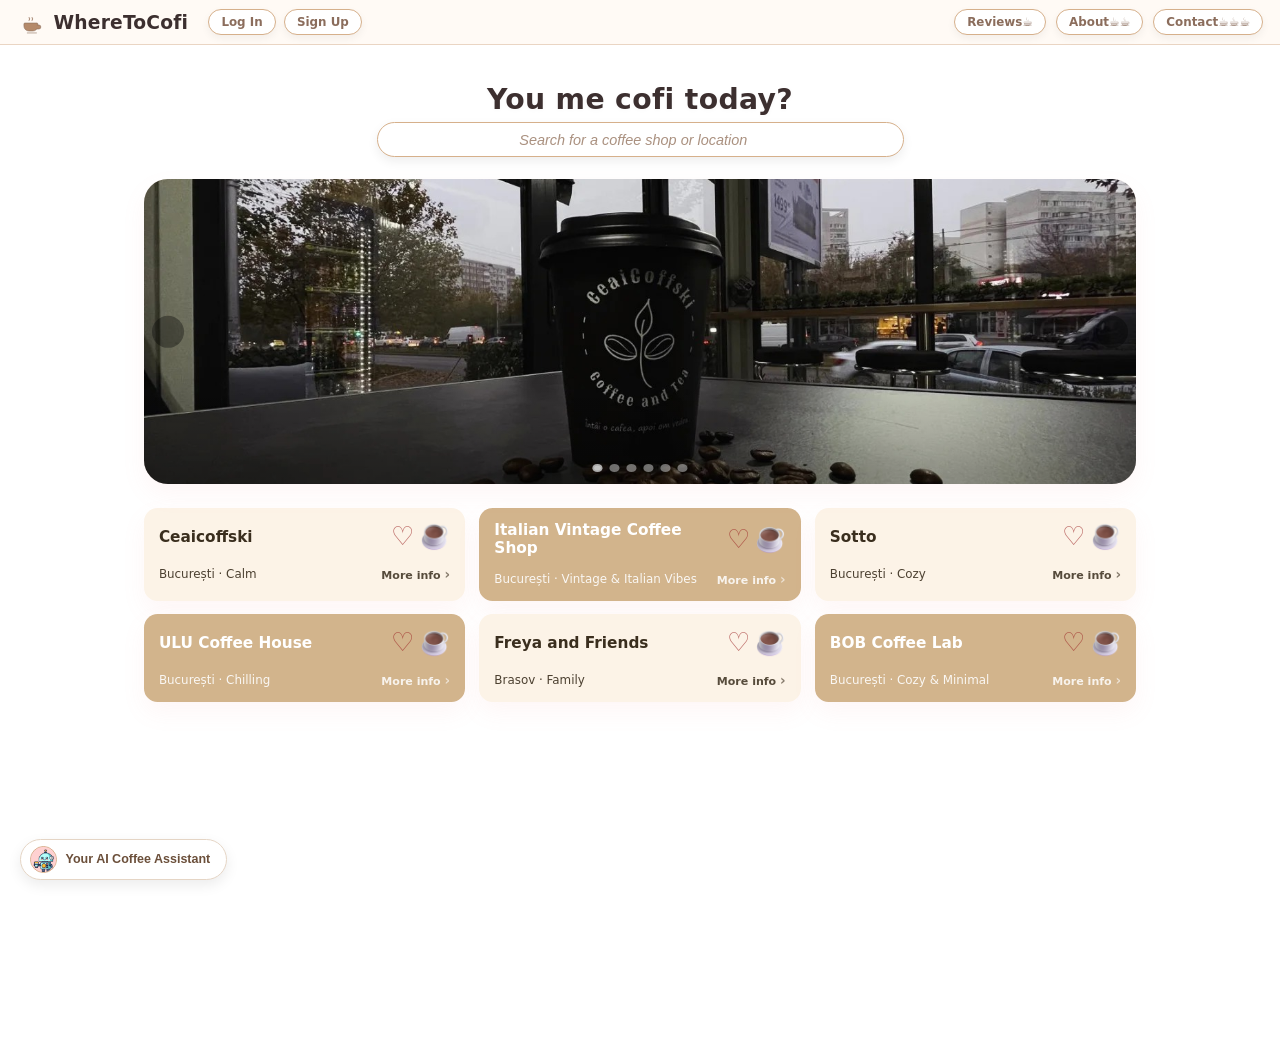
==== frontend/frame1.html @ db438d74 "Initial commit" ====
<!DOCTYPE html>
<html lang="ro">

<head>
  <meta charset="UTF-8" />
  <meta name="viewport" content="width=device-width, initial-scale=1" />
  <title>WhereToCofi · All cafecitos</title>
  <link rel="stylesheet" href="css/styles.css" />
  <script defer src="config/config.js"></script>

  <script defer src="js/storage.js"></script>
  <script defer src="js/toast.js"></script>
  <script defer src="js/api.js"></script>

  <script defer src="js/ui.auth.js"></script>
  <script defer src="js/ui.menu.js"></script>

  <script defer src="js/admin.dialog.js"></script>
  <script defer src="js/admin.users.js"></script>
  <script defer src="js/admin.cafes.js"></script>

  <script defer src="js/features.search.js"></script>
  <script defer src="js/features.slider.js"></script>
  <script defer src="js/features.favorites.js"></script>

  <script defer src="js/main.js"></script>
  <script defer src="js/ai-popup.js"></script>

</head>

<body class="js-loading">
  <header class="topbar" role="banner">
    <!-- STÂNGA: brand + acțiuni context -->
    <div class="topbar-left">
      <a href="index.html" class="brand-inline" aria-label="WhereToCofi Home">
        <svg class="coffee-icon" viewBox="0 0 24 24" aria-hidden="true">
          <path d="M17 8H5a1 1 0 0 0-1 1v2a5 5 0 0 0 5 5h4a5 5 0 0 0 5-5V9a1 1 0 0 0-1-1Z" />
          <path d="M17 10h2a2 2 0 1 1 0 4h-2M7 18h10M9 6c0-1 .8-1.2.8-2S9 2 9 2m3 4c0-1 .8-1.2.8-2S12 2 12 2" />
        </svg>
        <span class="brand-small">WhereToCofi</span>
      </a>

      <!-- stânga desktop: My Cafecitos + Admin panel + login/signup -->
      <div class="auth-inline">
        <a href="#" id="btnMyCafecitos" class="chip" style="display:none;">My Cafecitos☕</a>
        <a href="profile.html" id="btnProfile" class="chip" style="display:none;">My Profile👤</a>


        <div class="admin-panel-wrapper">
          <button id="btnAdminPanel" class="chip" style="display:none;">Admin panel ▾</button>
          <div id="adminPanelMenu" class="admin-panel-menu">
            <!-- USERS -->
            <button type="button" class="admin-panel-item" data-action="admin-create">Create users</button>
            <button type="button" class="admin-panel-item" data-action="admin-edit">Edit users</button>
            <button type="button" class="admin-panel-item" data-action="admin-delete">Delete users</button>

            <div class="admin-panel-separator"></div>

            <!-- CAFES -->
            <button type="button" class="admin-panel-item" data-action="admin-create-cafe">Create cafes</button>
            <button type="button" class="admin-panel-item" data-action="admin-edit-cafe">Edit cafes</button>
            <button type="button" class="admin-panel-item" data-action="admin-delete-cafe">Delete cafes</button>
          </div>
        </div>

        <a href="#" id="btnLogin" class="chip">Log In</a>
        <a href="#" id="btnSignup" class="chip">Sign Up</a>
      </div>
    </div> <!-- <<=== AICI se închide topbar-left -->

    <!-- CENTRU: salutul -->
    <div class="topbar-center">
      <span id="helloUser" class="hello-center"></span>
    </div>

    <!-- DREAPTA: Reviews / About / Contact (guest pe desktop) -->
    <nav class="topbar-right desktop-nav" id="desktopNav" aria-label="Main">
      <a href="reviews.html" class="chip">Reviews☕</a>
      <a href="about.html" class="chip">About☕☕</a>
      <a href="contact.html" class="chip">Contact☕☕☕</a>
    </nav>

    <!-- Mobil: buton ⋮ + meniu derulant -->
    <button class="menu-toggle dots-vertical" id="menuToggle" aria-label="Menu" aria-expanded="false"
      aria-controls="mnav">
      <span></span>
    </button>
    <nav class="mobile-menu" role="menu" id="mnav"></nav>
  </header>

  <main class="app" id="app">
    <h1 class="brand">You me cofi today?</h1>

    <div class="search-bar">
      <input id="search" class="search-input" type="search" placeholder="Search for a coffee shop or location" />
    </div>

    <section class="hero" aria-label="Featured">
      <div class="slider" id="heroSlider" aria-roledescription="carousel">
        <div class="slides">
          <div class="slide is-active">
            <img src="assets/ceaicoffski6.jpg" alt="Ceaicoffski poza1 locatie ParkLake">
          </div>
          <div class="slide">
            <img src="assets/The-Italian-Vintage-Shop.jpg" alt="Italian Vintage poza1 interior">
          </div>
          <div class="slide">
            <img src="assets/unnamed.webp" alt="Sotto poza1 aparat de cafea">
          </div>
          <div class="slide">
            <img src="assets/ulu-coffee-house-1.jpeg" alt="Ulu poza1 outside">
          </div>
          <div class="slide">
            <img src="assets/freya1.jpg" alt="Freya1">
          </div>
          <div class="slide">
            <img src="assets/BOB_03-1200x801.jpeg" alt="Bob1">
          </div>
        </div>

        <button class="nav prev" aria-label="Previous Slide"></button>
        <button class="nav next" aria-label="Next Slide"></button>

        <ul class="dots" id="heroDots" aria-label="Choose slide"></ul>
      </div>
    </section>

    <section class="cards" id="cards">
      <a class="card" href="cafe.html?id=ceaicoffski" data-slug="ceaicoffski" data-name="Ceaicoffski"
        data-area="Bucharest" data-tags="specialty, cozy">

        <div class="card-header">
          <div class="title">Ceaicoffski</div>
          <button class="fav-btn" type="button" aria-label="Save to My Cafecitos">
            <span class="heart">♡</span>
            <img src="assets/hot-beverage_3d.png" class="coffee-3d" alt="">
          </button>
        </div>

        <div class="row">
          <div class="meta">București · Calm</div>
          <div class="more">More info <span class="arrow">›</span></div>
        </div>
      </a>

      <a class="card" href="cafe.html?id=ivcs" data-slug="ivcs" data-name="Italian Vintage Coffee Shop"
        data-area="Bucharest" data-tags="italian">

        <div class="card-header">
          <div class="title">Italian Vintage Coffee Shop</div>
          <button class="fav-btn" type="button" aria-label="Save to My Cafecitos">
            <span class="heart">♡</span>
            <img src="assets/hot-beverage_3d.png" class="coffee-3d" alt="">
          </button>
        </div>

        <div class="row">
          <div class="meta">București · Vintage & Italian Vibes</div>
          <div class="more">More info <span class="arrow">›</span></div>
        </div>
      </a>

      <a class="card" href="cafe.html?id=sotto" data-slug="sotto" data-name="Sotto" data-area="Bucharest"
        data-tags="minimal">

        <div class="card-header">
          <div class="title">Sotto</div>
          <button class="fav-btn" type="button" aria-label="Save to My Cafecitos">
            <span class="heart">♡</span>
            <img src="assets/hot-beverage_3d.png" class="coffee-3d" alt="">
          </button>
        </div>

        <div class="row">
          <div class="meta">București · Cozy</div>
          <div class="more">More info <span class="arrow">›</span></div>
        </div>
      </a>

      <a class="card" href="cafe.html?id=ulu" data-slug="ulu" data-name="ULU Coffee Shop" data-area="Bucharest"
        data-tags="Chilling">

        <div class="card-header">
          <div class="title">ULU Coffee House</div>
          <button class="fav-btn" type="button" aria-label="Save to My Cafecitos">
            <span class="heart">♡</span>
            <img src="assets/hot-beverage_3d.png" class="coffee-3d" alt="">
          </button>
        </div>

        <div class="row">
          <div class="meta">București · Chilling</div>
          <div class="more">More info <span class="arrow">›</span></div>
        </div>
      </a>

      <a class="card" href="cafe.html?id=freya-and-friends" data-slug="freya-and-friends" data-name="Freya and Friends"
        data-area="Brasov" data-tags="family">

        <div class="card-header">
          <div class="title">Freya and Friends</div>
          <button class="fav-btn" type="button" aria-label="Save to My Cafecitos">
            <span class="heart">♡</span>
            <img src="assets/hot-beverage_3d.png" class="coffee-3d" alt="">
          </button>
        </div>

        <div class="row">
          <div class="meta">Brasov · Family</div>
          <div class="more">More info <span class="arrow">›</span></div>
        </div>
      </a>

      <a class="card" href="cafe.html?id=bob-coffee-lab" data-slug="bob-coffee-lab" data-name="BOB Coffee Lab"
        data-area="București" data-tags="minimal">

        <div class="card-header">
          <div class="title">BOB Coffee Lab</div>
          <button class="fav-btn" type="button" aria-label="Save to My Cafecitos">
            <span class="heart">♡</span>
            <img src="assets/hot-beverage_3d.png" class="coffee-3d" alt="">
          </button>
        </div>

        <div class="row">
          <div class="meta">București · Cozy & Minimal</div>
          <div class="more">More info <span class="arrow">›</span></div>
        </div>
      </a>

    </section>
  </main>
  
  <a href="index.html" id="btnLogout" class="chip logout-desktop" style="display:none;">Log Out ⏻</a>

  <button id="btnAI" class="chip ai-floating ai-mobile-orb" type="button" style="display:none;" aria-label="Open AI coffee assistant">
    <span class="ai-orb-icon" aria-hidden="true">
      <img src="assets/ai-robot-coffee.png" alt="" class="ai-robot-img">
    </span>

    <span class="ai-orb-label">Your AI Coffee Assistant</span>
    <span class="ai-orb-bubble" aria-hidden="true">Your AI coffee assistant</span>
  </button>

  <div id="aiPopup" class="ai-popup" hidden>
    <div class="ai-popup-backdrop" id="aiPopupBackdrop"></div>

    <section class="ai-popup-card" role="dialog" aria-modal="true">
      <button id="aiPopupClose" class="ai-popup-close" type="button">×</button>

      <div class="ai-popup-head">
        <div>
          <h2>AI Coffee Assistant✨</h2>
          <p>I am your coffee assistant. Ask me about coffee, ingredients or cafés — I use real reviews and data from the app to suggest the best options for you.</p>
        </div>
      </div>

      <div id="aiChatMessages" class="ai-chat-messages">
        <div class="ai-message ai-message-bot">
          <strong>Hello!</strong><br><br>

          I use real café data and user reviews to help you choose better.<br><br>

          Try asking:<br>
          • Where can I find a good cappuccino?<br>
          • What is a stronger coffee?<br>
          • Which cafés have matcha?<br>
          • What should I drink in the evening?
        </div>
              </div>

      <form id="aiChatForm" class="ai-chat-form">
        <input
          id="aiChatInput"
          type="text"
          placeholder="Example: Where can I drink a stronger coffee?"
          autocomplete="off"
        />
        <button type="submit">Ask</button>
      </form>
    </section>
  </div>
</body>

</html>
---- frontend/css/styles.css ----
/* ============ PALETĂ & GLOBAL ============ */
[hidden] {
  display: none !important;
}

:root{
  --bg:#fff;
  --paper:#fafafa;
  --green:#d9f5e5;
  --latte:#fcf3e7;
  --cappuccino:#d2b48c;
  --ink:#3a2e1e;
  --shadow:0 12px 28px rgba(245, 136, 136, 0.08);
  --radius-xl:28px;
  --radius-lg:16px;
  --radius-md:12px;
  --review-accent: #5b3702;
  --maxw:1200px;
}



*{ box-sizing:border-box; }

html,body{ height:100%; }

body{
  margin:0;
  background:var(--bg);
  color:var(--ink);
  font-family:'Segoe UI', system-ui, -apple-system, Roboto, Arial, sans-serif;
}

.app{
  margin-inline:auto;
  padding:16px;
  max-width:var(--maxw);
}

/* ============ START PAGE (frame0) ============ */

.start-page{
  min-height:100vh;
  margin:0;
  display:flex;
  align-items:center;
  justify-content:center;
  background:#fffaf5;
  color:#3c2f2f;
  font-family:Poppins, system-ui, -apple-system, Segoe UI, Roboto, Arial, sans-serif;
}

.start-container{
  text-align:center;
  display:flex;
  flex-direction:column;
  align-items:center;
  gap:clamp(14px,2vw,24px);
  padding:clamp(12px,2vw,20px);
}

.cofi-image{
  width:clamp(220px,30vw,380px);
  height:clamp(220px,30vw,380px);
  border-radius:50%;
  object-fit:cover;
  object-position:center;
  border:clamp(5px,0.6vw,8px) solid #fff;
  box-shadow:0 16px 32px rgba(0,0,0,.18);
}

.start-title{
  margin:10px 0 0;
  font-weight:900;
  line-height:1.1;
  font-size:clamp(28px,4.2vw,52px);
}

.subtitle{
  margin:-4px 0 4px;
  color:#8b6d5c;
  font-weight:600;
  opacity:.9;
  font-size:clamp(14px,1.8vw,20px);
}

.start-button{
  display:inline-block;
  background:#d6b08b;
  color:#fff;
  text-decoration:none;
  padding:clamp(10px,1.5vw,14px) clamp(22px,2.5vw,28px);
  border-radius:999px;
  font-weight:500;
  font-size:clamp(14px,1.6vw,18px);
  letter-spacing:.2px;
  box-shadow:0 4px 12px rgba(0,0,0,.15);
  transition:all .25s ease;
}

.start-button:hover{
  background:#b58a6a;
  transform:translateY(-2px);
  box-shadow:0 8px 20px rgba(0,0,0,.2);
}

@media (max-width:420px){
  .cofi-image{ width:220px; height:220px; }
  .start-title{ font-size:28px; }
  .subtitle{ font-size:14px; }
  .start-button{ font-size:16px; padding:12px 26px; }
}

/* ============ TOPBAR + BRAND ============ */

.topbar{
  position:sticky;
  top:0;
  z-index:1000;
  display:grid;
  grid-template-columns:1fr auto 1fr;
  align-items:center;
  gap:12px;
  padding:14px 22px;
  background:#fffaf5;
  border-bottom:1px solid #ead5c3;
}

.topbar-left{
  display:flex;
  align-items:center;
  gap:14px;
}

.brand-inline{
  display:flex;
  align-items:center;
  gap:8px;
  text-decoration:none;
}

.coffee-icon{
  width:35px;
  height:28px;
  fill:#b58a6a;
  stroke:#8b6d5c;
  stroke-width:.6;
  transform:translateY(6px);
}

.brand-small{
  font-weight:900;
  color:#3c2f2f;
  font-size:clamp(18px,1.8vw,22px);
  letter-spacing:.2px;
}

/* stânga: My Cafecitos + Admin panel + login/signup */
.auth-inline{
  display:flex;
  gap:10px;
  align-items:center;
}

/* centru: Hello, user */
.topbar-center{
  justify-self:center;
  text-align:center;
  min-height:32px;
}



/* dreapta: Reviews / About / Contact */
.topbar-right{
  justify-self:end;
  display:flex;
  gap:12px;
  align-items:center;
}

/* „chip” general */
.chip{
  display:inline-block;
  padding:6px 14px;
  border:2px solid #d6b08b;
  border-radius:999px;
  color:#8b6d5c;
  text-decoration:none;
  font-weight:600;
  font-size:14px;
  background:#fff;
  box-shadow:0 4px 10px rgba(0,0,0,.05);
  cursor:pointer;
  transition:
    transform .18s ease,
    box-shadow .18s ease,
    background .18s ease,
    color .18s ease;
}

.chip:hover{
  transform:translateY(-1px);
  background:#fffaf5;
  box-shadow:0 10px 24px rgba(0,0,0,.14);
  color:#6f5647;
}

/* ============ MENIU MOBIL (⋮) ============ */

.menu-toggle{ display:none; }

.dots-vertical{
  display:flex;
  flex-direction:column;
  justify-content:space-between;
  width:20px;
  height:20px;
  border:none;
  background:transparent;
  cursor:pointer;
  padding:0;
}

.dots-vertical span,
.dots-vertical::before,
.dots-vertical::after{
  content:"";
  display:block;
  width:4px;
  height:4px;
  background-color:#3c2f2f;
  border-radius:50%;
  margin:0 auto;
}

.mobile-menu{
  display:none;
  position:absolute;
  right:12px;
  top:calc(100% + 8px);
  z-index:1100;
  background:#fffaf5;
  border-radius:14px;
  padding:10px 12px;
  box-shadow:0 16px 40px rgba(0,0,0,.15);
  min-width:170px;
}

.mobile-menu.is-open{ display:block; }

.mobile-menu .mitem{
  display:block;
  padding:10px 8px;
  text-decoration:none;
  color:#3c2f2f;
  font-weight:600;
  border-radius:10px;
  margin-top:2px;
}

.mobile-menu .mitem:hover{
  background:#f6e9e3;
}

.mobile-menu hr{
  border:none;
  height:1px;
  background:#ead5c3;
  margin:6px 0 8px;
}

/* ============ RESPONSIVE TOPBAR ============ */

@media (max-width:820px){
  .auth-inline{ display:none; }
  .desktop-nav{ display:none; }
  #menuToggle{ display:flex; justify-self:end; }

  .topbar{
    grid-template-columns:auto auto 1fr;
    align-items:center;
    padding:12px 14px 10px;
    gap:6px;
  }

  .brand-small{
    font-size:15px;
    font-weight:900;
    line-height:1;
  }

  .coffee-icon{
    width:22px;
    height:20px;
    transform:translateY(3px);
  }

  .topbar-center{
    justify-self:start;
    text-align:left;
    margin-left:10px;
    display:flex;
    align-items:center;
  }

  .hello-center{
    font-size:18px;
    font-weight:800;
    color:#b58a6a;
    text-shadow:0 1px 2px rgba(0,0,0,.1);
    line-height:2;
  }

  #menuToggle{
    align-self:center;
    justify-self:end;
    margin-bottom:0;
  }
}

@media (min-width:821px){
  #menuToggle{ display:none; }

  .brand{
    font-size:clamp(22px,2vw,32px);
    margin-top:12px;
    margin-bottom:4px;
  }

  .hello-center{
    color:#b58a6a;
    font-size:clamp(18px,1.3vw,23px);
    font-weight:700;
    text-shadow:0 1px 2px rgba(0,0,0,.08);
  }

  .topbar{ padding:10px 20px; }

  .auth-inline{
    flex-wrap:nowrap;
    max-width:420px;
  }
}

/* ============ HEADER TEXT & SEARCH (frame1) ============ */

.brand{
  text-align:center;
  margin:28px 0 8px;
  font-weight:900;
  font-size:clamp(24px,2.6vw,38px);
  color:#3c2f2f;
  letter-spacing:.4px;
  text-shadow:0 1px 6px rgba(0,0,0,.03);
}

.search-bar{
  display:flex;
  justify-content:center;
  margin:6px 0 26px;
}

.search-input{
  width:min(620px,88%);
  padding:10px 16px;
  border:2px solid #d6b08b;
  border-radius:999px;
  box-shadow:0 5px 12px rgba(0,0,0,.07);
  outline:none;
  text-align:center;
  font-size:clamp(13px,1.4vw,17px);
  color:#3c2f2f;
  background:#fff;
  transition:.2s;
}

.search-input::placeholder{
  color:#9c7e6a;
  opacity:.85;
  font-style:italic;
}

.search-input:focus{
  box-shadow:0 10px 22px rgba(214,176,139,.25);
  transform:scale(1.01);
}

/* ============ HERO SLIDER (frame1) ============ */

.hero{
  position:relative;
  border-radius:var(--radius-xl);
  overflow:hidden;
  height:clamp(220px,28vw,550px);
  margin:12px auto 28px;
  box-shadow:var(--shadow);
  background:#f6e9e3;
}

.slider{ position:relative; height:100%; }
.slides{ position:relative; height:100%; }

.slide{
  position:absolute;
  inset:0;
  opacity:0;
  transition:opacity .5s ease;
}

.slide.is-active{ opacity:1; }

.slide img{
  width:100%;
  height:100%;
  object-fit:cover;
  object-position:center;
  display:block;
}

.hero::after{
  content:"";
  position:absolute;
  inset:auto 0 0 0;
  height:35%;
  background:linear-gradient(180deg, rgba(0,0,0,0) 0%, rgba(0,0,0,.25) 90%);
  pointer-events:none;
}

.nav{
  position:absolute;
  top:50%;
  transform:translateY(-50%);
  width:38px;
  height:38px;
  border-radius:50%;
  background:rgba(0,0,0,.35);
  color:#fff;
  border:none;
  cursor:pointer;
  display:grid;
  place-items:center;
  font-size:22px;
  line-height:1;
  transition:opacity .2s ease, background .2s ease;
}

.nav:hover{ background:rgba(0,0,0,.5); }
.nav.prev{ left:10px; }
.nav.next{ right:10px; }

.dots{
  position:absolute;
  left:50%;
  bottom:12px;
  transform:translateX(-50%);
  display:flex;
  gap:8px;
  list-style:none;
  margin:0;
  padding:0;
}

.dots button{
  width:9px;
  height:9px;
  border-radius:50%;
  border:0;
  cursor:pointer;
  background:rgba(255,255,255,.55);
}

.dots button[aria-current="true"]{
  background:#fff;
  box-shadow:0 0 0 2px rgba(0,0,0,.12) inset;
}

/* ============ CARDS (lista cafenele) ============ */

.cards{
  display:grid;
  gap:16px;
  grid-template-columns:1fr;
}

@media (min-width:768px){
  .cards{ grid-template-columns:repeat(2,minmax(0,1fr)); }
}
@media (min-width:1100px){
  .cards{ grid-template-columns:repeat(3,minmax(0,1fr)); }
}

.card{
  background:var(--latte);
  color:var(--ink);
  border-radius:var(--radius-lg);
  padding:16px 18px;
  box-shadow:var(--shadow);
  transition:transform .18s ease, box-shadow .18s ease;
  display:flex;
  flex-direction:column;
  gap:8px;
  text-decoration:none;
}

.cards .card:nth-child(2n){
  background:var(--cappuccino);
  color:#fff;
}



.card:hover{
  transform:translateY(-3px);
  box-shadow:0 16px 40px rgba(0,0,0,.12);
}

.card .title{
  font-weight:800;
  font-size:clamp(15px,1.8vw,18px);
}

.card .meta{
  opacity:.9;
  font-size:clamp(13px,1.6vw,14px);
}

.card .row{
  display:flex;
  justify-content:space-between;
  align-items:center;
}

.card .more{
  font-weight:700;
  font-size:13px;
  opacity:.85;
}

.card .arrow{
  font-size:16px;
  opacity:.7;
}

/* Telefon – carduri într-o „aplicație” cu fundal roz */
@media (max-width:600px){
  body{ background:var(--bg); }
  .app{
    max-width:430px;
    background:var(--bg);
    box-shadow:none;
    padding:16px 12px 28px;
  }
}

/* ============ AUTH PAGES (login & signup) ============ */

.auth-form{
  max-width:440px;
  width:100%;
}

.auth-form-body{
  display:flex;
  flex-direction:column;
  gap:10px;
}

.auth-title{
  margin:0 0 8px;
  font-size:20px;
  font-weight:800;
  color:#3c2f2f;
}

.auth-field{
  display:flex;
  flex-direction:column;
  gap:4px;
  font-size:14px;
  color:#6f5647;
}

.auth-field span{
  font-weight:600;
}

.auth-field input{
  width:100%;
  padding:8px 10px;
  border-radius:10px;
  border:1px solid #d6b08b;
  font-size:14px;
  outline:none;
  background:#fff;
}

.auth-field input:focus{
  box-shadow:0 0 0 2px rgba(214,176,139,.35);
}

.auth-name-row{
  display:grid;
  grid-template-columns:1fr 1fr;
  gap:8px;
}

@media (max-width:480px){
  .auth-name-row{
    grid-template-columns:1fr;
  }
}

.auth-submit{
  width:100%;
  justify-content:center;
  text-align:center;
  margin-top:6px;
}

.auth-msg{
  min-height:18px;
  font-size:13px;
  margin:4px 0 0;
}

.auth-msg.error{ color:#b00020; }
.auth-msg.ok{ color:green; }

.auth-switch a{
  color:#b58a6a;
  font-weight:600;
  text-decoration:none;
}

.auth-switch a:hover{
  text-decoration:underline;
}

/* ============ CAFE DETAIL PAGE (cafe.html) ============ */

.cafe-page{
  margin-top:12px;
}

.cafe-header{
  display:flex;
  justify-content:center;
  text-align:center;
  margin-top:10px;
  margin-bottom:8px;
}

.cafe-title-wrap.center{
  text-align:center;
}

.cafe-title{
  margin:0;
  font-size:clamp(24px,2.4vw,32px);
  font-weight:900;
  color:#3c2f2f;
}

.cafe-subtitle{
  margin-top:4px;
  font-size:15px;
  color:#8b6d5c;
}

.cafe-hero-card{
  border-radius:var(--radius-xl);
  overflow:hidden;
  box-shadow:var(--shadow);
  margin-bottom:18px;
  background:#f6e9e3;
}

.cafe-hero-img{
  width:100%;
  height:clamp(200px,26vw,420px);
  object-fit:cover;
  display:block;
}

.cafe-sections{
  display:flex;
  flex-direction:column;
  gap:14px;
}

.cafe-section{
  background:var(--latte);
  border-radius:var(--radius-lg);
  padding:14px 16px 16px;
  box-shadow:var(--shadow);
  scroll-margin-top: 90px;
}

.cafe-section h2{
  margin:0 0 6px;
  font-size:16px;
  font-weight:800;
  color:#3c2f2f;
}

.cafe-section p{
  margin:0;
  font-size:14px;
  line-height:1.5;
}

.cafe-meta{
  margin-top:2px;
  font-size:13px;
  color:#6f5647;
}

.cafe-review-section{
  background:var(--green);
}

.cafe-stars{
  display:flex;
  gap:6px;
  margin:6px 0 8px;
}

.star-btn{
  border:none;
  background:transparent;
  font-size:20px;
  cursor:pointer;
  padding:2px 3px;
  line-height:1;
  color:#141402;
  transition:transform .2s ease, text-shadow .1s ease, color .25s ease;
}

.star-btn:hover{
  transform:translateY(-1px);
  text-shadow:0 2px 4px rgba(0,0,0,.2);
}

.star-btn.is-active{
  color:#ee830a;
  text-shadow:0 1px 3px rgba(134,59,59,.25);
}

.cafe-textarea{
  width:100%;
  min-height:80px;
  resize:vertical;
  margin-top:4px;
  border-radius:10px;
  border:1px solid #d6b08b;
  padding:8px 10px;
  font-size:14px;
  font-family:inherit;
  outline:none;
  background:#fff;
}

.cafe-textarea:focus{
  box-shadow:0 0 0 2px rgba(214,176,139,.35);
}

.cafe-submit{
  margin-top:8px;
}

.cafe-review-hint{
  margin-top:4px;
  font-size:12px;
  color:#6f5647;
}

@media (max-width:600px){
  .cafe-header{
    flex-direction:column;
    align-items:center;
    justify-content:center;
    text-align:center;
  }

  .cafe-title-wrap{
    width:100%;
    text-align:center;
  }

  .cafe-title{
    font-size:20px;
    text-align:center;
  }

  .cafe-subtitle{
    text-align:center;
  }
}

/* mini-nav pe secțiuni */

.cafe-nav{
  display:flex;
  justify-content:center;
  gap:8px;
  margin:10px 0 20px;
  flex-wrap:wrap;
}

.cafe-nav-btn{
  padding:6px 14px;
  border-radius:999px;
  border:2px solid #d6b08b;
  background:#fff;
  color:#6f5647;
  font-size:13px;
  font-weight:600;
  cursor:pointer;
  transition:.2s ease;
}

.cafe-nav-btn:hover{
  background:#fff7f1;
  box-shadow:0 4px 10px rgba(0,0,0,.07);
  transform:translateY(-1px);
}

.cafe-nav-btn.is-active{
  background:#fff1e3;
  border-color:#c99563;
}

@media (max-width:600px){
  .cafe-nav{
    gap:6px;
    margin:8px 0 18px;
  }
  .cafe-nav-btn{
    padding:6px 12px;
    font-size:12px;
  }
}

.cafe-section.is-highlight{
  box-shadow:0 0 0 2px rgba(170,104,38,.8), var(--shadow);
  transform:translateY(-1px);
  transition:box-shadow .25s ease, transform .25s ease, background .25s ease;
}


/* Not Logged in Review Section */
.login-required {
  text-align: center;
}

.login-required h3 {
  margin-bottom: 6px;
}

.login-required .muted {
  opacity: 0.75;
  margin-bottom: 14px;
}


/* ============ ADMIN PANEL (buton din stânga) ============ */

.admin-panel-wrapper{
  position:relative;
  display:inline-block;
}

.admin-panel-menu{
  position:absolute;
  top:110%;
  left:0;
  min-width:190px;
  background:#fff7f2;
  border-radius:18px;
  box-shadow:0 10px 25px rgba(0,0,0,.12);
  padding:6px 0;
  display:none;
  z-index:9999;
}

.admin-panel-menu.is-open{
  display:block;
}

.admin-panel-item{
  display:block;
  width:100%;
  padding:6px 14px;
  text-align:left;
  border:none;
  background:transparent;
  cursor:pointer;
  font:inherit;
  color:#5a3f32;
}

.admin-panel-item:hover{
  background:rgba(214,176,139,.14);
}

.admin-panel-separator{
  margin:6px 0;
  border-top:1px solid rgba(214,176,139,.4);
}

/* ============ ADMIN DIALOG (create/edit/delete user) ============ */

.admin-dialog{
  background:#fffaf5;
  border:1px solid #ead5c3;
  border-radius:16px;
  box-shadow:0 20px 50px rgba(0,0,0,.18);
  padding:16px;
  width:min(420px,92%);
}

@media (max-width:480px){
  .admin-dialog{
    border-radius:12px;
    padding:12px;
    width:90%;
  }
}

/* ============ LOGOUT BUTON PLUTITOR (desktop) ============ */

.logout-desktop{
  position:fixed;
  right:24px;
  bottom:24px;
  z-index:950;
}

@media (max-width:820px){
  .logout-desktop{
    display:none !important;
  }
}


/* ============ REVIEWS PAGE (global reviews list) ============ */

.page-section{
  max-width: 800px;
  margin: 12px auto 20px;
  position: relative;
  padding: 0 12px;
}


.page-title{
  font-size: clamp(1.9rem, 3vw, 2.3rem);
  font-weight: 600;
  text-align: center;
  letter-spacing: .04em;
  color: #3c3a2f;
  text-shadow: 0 1px 4px rgba(0,0,0,.06);
  margin: 0 0 6px;
}

.page-subtitle{
  text-align: center;
  font-size: .95rem;
  opacity: .8;
  margin: 0 0 20px;
}

.reviews-list{
  display:flex;
  flex-direction:column;
  gap:14px;
}

.review-card{
  background:#d9f5e5;
  border-radius:20px;
  padding:14px 16px;
  box-shadow:0 8px 30px rgba(0,0,0,.04);
}

.review-card-header{
  display:flex;
  justify-content:space-between;
  align-items:center;
  gap:12px;
  margin-bottom:4px;
}



@media (max-width:600px){
  .review-card{
    border-radius:16px;
    padding:12px 12px;
  }
}

.reviews-search-wrap{
  max-width:520px;
  margin:8px auto 24px;
}

.reviews-search-input{
  width:100%;
  padding:12px 18px;
  border-radius:999px;
  border:2px solid #e1c3a2;
  background:#fffaf7;
  font-size:.95rem;
  color:#4a3524;
  box-shadow:0 8px 24px rgba(0,0,0,.03);
  outline:none;
}

.reviews-search-input::placeholder{
  color:#c0a28a;
}

@media (max-width:768px){
  .reviews-search-wrap{
    margin:6px 20px 18px;
  }
}


/* highlight temporar ca să o vezi clar după submit */
.cafe-recs-section.recs-visible {
  box-shadow: 0 0 0 3px rgba(170, 104, 38, 0.9), 0 10px 40px rgba(0,0,0,0.12);
}



/* Ascundem bara de auth până se face prima randare JS */
body.js-loading .auth-inline,
body.js-loading #desktopNav,
body.js-loading #menuToggle {
  visibility: hidden;
}

/* ===== RECOMMENDATIONS SECTION ===== */

/* containerul mare */
.cafe-recs {
  background: #f9ebc8;          /* gri-beige neutru, fără roz/mov/maro */
  margin-top: 18px;
  padding: 18px 18px 20px;      /* mai mic decât înainte */
  border-radius: 18px;
  box-shadow: 0 6px 14px rgba(0,0,0,0.04);
}

/* titlul secțiunii */
.cafe-recs .cafe-section-title {
  margin: 0 0 6px;
  padding: 0;
  font-size: 1.3rem;
  font-weight: 700;
  color: #262626;
}

/* subtitlu */
.cafe-recs-subtitle {
  margin: 0 0 16px;
  font-size: 0.95rem;
  color: #4b4b4b;
  opacity: 0.9;
}

/* lista de recomandări */
.recs-list {
  display: grid;
  gap: 14px;                   
  margin-top: 4px;
}

/* cardurile de recomandări */
.rec-card {
  display: flex;
  flex-direction: column;
  padding: 12px 14px 14px;   
  background: #f9fafb;         
  border-radius: 14px;
  box-shadow: 0 3px 8px rgba(0,0,0,0.03);
  border: 1px solid rgba(15,23,42,0.06);
  transition: transform .12s ease, box-shadow .12s ease, background .12s ease;
}

.rec-card:hover {
  transform: translateY(-1px);
  box-shadow: 0 6px 14px rgba(0,0,0,0.06);
  background: #ffffff;
}

/* titlul cafenelei */
.rec-card .title {
  font-size: 1.05rem;
  font-weight: 700;
  color: #111827;
  margin-bottom: 2px;
}

/* zona oraș + tag */
.rec-card .meta {
  font-size: 0.9rem;
  color: #6b7280;
}

/* linkul „More info” */
.rec-card .more {
  margin-left: auto;
  font-size: 0.85rem;
  color: #97a440;
  font-weight: 600;
  display: flex;
  align-items: center;
}

.rec-card .arrow {
  color: #374151;
  font-weight: bold;
  margin-left: 4px;
}

/* motivul recomandării (dacă există) */
.rec-reason {
  margin-top: 8px;
  font-size: 0.85rem;
  color: #4b5563;
  font-style: italic;
  line-height: 1.3;
}

/* pe mobil – și mai compact */
@media (max-width: 600px) {
  .cafe-recs {
    margin-top: 14px;
    padding: 14px 12px 16px;
    border-radius: 16px;
  }

  .recs-list {
    gap: 10px;
  }

  .rec-card {
    padding: 10px 12px 12px;
    border-radius: 12px;
  }

  .cafe-recs .cafe-section-title {
    font-size: 1.15rem;
  }
}


.card-header {
  display: flex;
  justify-content: space-between;
  align-items: center;
  margin-bottom: 8px;
}

/* butonul de favorite (inimă + cafea) */
.fav-btn {
  background: none;
  border: none;
  display: flex;
  align-items: center;
  gap: 6px;
  cursor: pointer;
  padding: 0;
}

/* inima */
.heart {
  font-size: 30px;     /* mai mare */
  line-height: 1;
  display: inline-block;
  color: #9c2626ab;
}

/* iconița 3D */
.coffee-3d {
  width: 36px;         /* mai mare */
  height: 36px;
  display: inline-block;
  transition: transform .18s ease, filter .18s ease;
}

/* stare de "favorite" – se schimbă culoarea + animația se vede clar */
.fav-btn.is-fav .heart {
  color: #d42f2f;
}

.fav-btn.is-fav .coffee-3d {
  transform: scale(1.15) translateY(-1px);
  filter: drop-shadow(0 0 4px rgba(255, 140, 0, 0.6));
}

/* ===========================
   MY CAFECITOS PAGE — LAYOUT
   =========================== */

.mycafecitos-page .page-section{
  max-width: 1120px;
}

.mycafecitos-head{
  margin-bottom: 20px;
}

.mycafecitos-title{
  font-size: clamp(1.9rem, 3vw, 2.3rem);
  font-weight: 600;
  color: #1f2430;
  text-shadow: none;
  margin: 0 0 6px;
  text-align: center;
  letter-spacing: .04em;
}

.mycafecitos-subtitle{
  color: #6f7482;
  font-size: .95rem;
  margin: 0 0 20px;
  text-align: center;
  opacity: .8;
}

.fav-section-modern{
  max-width: 1120px;
  margin: 0 auto;
  padding: 0 12px 24px;
}

.mycafecitos-shell{
  background: linear-gradient(180deg, #f8fbff 0%, #f4f8ff 100%);
  border: 1px solid #d9e4f5;
  border-radius: 28px;
  padding: 24px 22px 24px;
  box-shadow: 0 10px 24px rgba(31, 36, 48, 0.05);
}

.mycafecitos-shell-head{
  display:flex;
  justify-content:space-between;
  align-items:flex-start;
  gap:16px;
  margin-bottom:18px;
}

.mycafecitos-shell-title{
  margin:0 0 6px;
  font-size: 1.45rem;
  font-weight: 800;
  color:#1f2430;
}

.mycafecitos-shell-subtitle{
  margin:0;
  color:#6f7482;
  font-size:.98rem;
}

.mycafecitos-shell-badge{
  background:#dff0e3;
  color:#1b6b3c;
  border-radius:999px;
  padding:9px 14px;
  font-size:.86rem;
  font-weight:800;
  white-space:nowrap;
  box-shadow: 0 4px 10px rgba(83, 184, 115, 0.08);
}

.mycafecitos-empty{
  margin: 4px 0 6px;
  text-align: left;
  color:#7f8796;
  background:#f5f8ff;
  border:1px solid #dbe8ff;
  border-radius:18px;
  padding:18px 18px;
  opacity:1;
}

.mycafecitos-cards{
  margin-top: 8px;
  display:grid;
  gap:18px;
  grid-template-columns: repeat(auto-fill, minmax(300px, 1fr));
}

/* carduri în ton cu My Profile */
.fav-section-modern .card.fav-card{
  background: linear-gradient(180deg, #ffffff 0%, #f9fbff 100%);
  color:#1f2430;
  border:1px solid #dbe4f2;
  border-radius:22px;
  padding:18px 18px;
  box-shadow:0 8px 18px rgba(31, 36, 48, 0.05);
  transition:transform .18s ease, box-shadow .18s ease, border-color .18s ease, background .18s ease;
}

.fav-section-modern .card.fav-card:nth-child(2n){
  background:#ffffff;
  color:#1f2430;
}

.fav-section-modern .card.fav-card:hover{
  transform:translateY(-3px);
  box-shadow:0 16px 30px rgba(31, 36, 48, 0.09);
  border-color:#cfdcf0;
  background: linear-gradient(180deg, #ffffff 0%, #f2f7ff 100%);
}

/* titlu */
.fav-section-modern .fav-card .title{
  font-size:1.1rem;
  font-weight:800;
  color:#1f2430;
}

/* meta */
.fav-section-modern .fav-card .meta{
  color:#6f7482;
  font-size:.95rem;
  opacity:1;
}

/* more info */
.fav-section-modern .fav-card .more{
  color:#2f72d6;
  font-weight:700;
  opacity:1;
  background:#eaf2ff;
  padding:6px 10px;
  border-radius:999px;
}

.fav-section-modern .fav-card .arrow{
  color:#2f72d6;
  opacity:1;
}

/* header card */
.fav-section-modern .card-header{
  display:flex;
  justify-content:space-between;
  align-items:center;
  gap:12px;
  margin-bottom:10px;
}

/* inimă și icon */
.fav-section-modern .heart{
  font-size:28px;
  color:#e25563;
}

.fav-section-modern .coffee-3d{
  width:34px;
  height:34px;
  filter: drop-shadow(0 2px 4px rgba(47, 114, 214, 0.15));
}

.fav-section-modern .fav-btn.is-fav .coffee-3d{
  transform: scale(1.08) translateY(-1px);
  filter: drop-shadow(0 4px 8px rgba(47, 114, 214, 0.22));
}

/* card row */
.fav-section-modern .fav-card .row{
  display:flex;
  justify-content:space-between;
  align-items:center;
  gap:12px;
}

@media (max-width: 820px){
  .mycafecitos-shell-head{
    flex-direction:column;
    align-items:flex-start;
  }
}

@media (max-width: 600px){
  .fav-section-modern{
    padding: 0 8px 20px;
  }

  .mycafecitos-shell{
    border-radius:22px;
    padding:18px 14px 18px;
  }

  .mycafecitos-cards{
    grid-template-columns:1fr;
    gap:14px;
  }

  .fav-section-modern .card.fav-card{
    border-radius:18px;
    padding:16px 14px;
  }

  .mycafecitos-title{
    font-size: 2rem;
  }
}



/* ================= ABOUT SLIDERS ================= */
.about-cards{
  max-width: 1240px;
  margin: 28px auto 0;
  display: grid;
  gap: 12px;
  padding: 0 18px;
}

.about-slide{
  background: #bff0ff;
  border-radius: 18px;
  box-shadow: var(--shadow);
  overflow: hidden;
  border: 1px solid rgba(0,0,0,0.04);
}

.about-slide:nth-child(even){
  background: #c9f3ff;
}

/* clickable header */
.about-slide__head{
  list-style: none;
  cursor: pointer;
  display: grid;
  grid-template-columns: auto 1fr auto;
  align-items: center;
  gap: 12px;
  padding: 18px 22px;
  user-select: none;
}
.about-slide__head::-webkit-details-marker{ display:none; }

.about-slide__icon{
  width: 34px;
  height: 34px;
  border-radius: 999px;
  display: grid;
  place-items: center;
  background: rgba(0,0,0,0.06);
  font-size: 14px;
}

.about-slide__title{
  font-weight: 600;
  font-size: 1.05rem; /* ↓ mai aerisit */
  line-height: 1.25;
}

.about-slide__chev{
  opacity: .65;
  transition: transform .22s ease;
}

/* body */
.about-slide__body{
  padding: 0 22px 18px;
}

/* content reveal (efect “scurgere/scris”) */
.about-slide__content{
  max-width: 980px;
  margin: 0 auto;

  /* masca stânga → dreapta */
  clip-path: inset(0 100% 0 0);

  /* “scris în mișcare” */
  opacity: 0;
  transform: translateX(-16px);
  filter: blur(0.25px);

  transition:
    clip-path .48s cubic-bezier(.22,.61,.36,1),
    opacity .26s ease,
    transform .48s cubic-bezier(.22,.61,.36,1),
    filter .26s ease;

  will-change: clip-path, opacity, transform;
}

.about-slide[open] .about-slide__chev{
  transform: rotate(180deg);
}

.about-slide[open] .about-slide__content{
  clip-path: inset(0 0 0 0);
  opacity: 1;
  transform: translateX(0);
  filter: blur(0);
}

/* text */
.about-slide__content p{ margin: 8px 0; line-height: 1.55; }
.about-slide__content ul{ margin: 8px 0 0 1.1rem; padding: 0; }
.about-slide__content li{ margin: 4px 0; }

/* hero */
.about-slide--hero{
  background: linear-gradient(135deg, #bff0ff, #d9f7ff);
  border-left: 6px solid #7cc7d6;
}

/* thanks */
.about-slide--thanks{
  background: linear-gradient(135deg, #fff6ec, #ffe9d2);
  border: 2px solid rgba(226,176,122,0.55);
}

/* desktop list grid */
@media (min-width: 900px){
  .about-slide__content ul{
    display: grid;
    grid-template-columns: repeat(2, minmax(0, 1fr));
    gap: 6px 22px;
  }
}

/* mobile */
@media (max-width: 700px){
  .about-cards{ padding: 0 12px; }
  .about-slide__head{ padding: 16px 14px; }
  .about-slide__body{ padding: 0 14px 14px; }
  .about-slide__content{ max-width: 100%; }
  .about-slide--hero{ border-left-width: 4px; }
  .about-slide__title,
  .contact-slide__title{
    font-size: 0.98rem;
  }

  /* pe telefon, micșorăm puțin mișcarea ca să nu pară “jittery” */
  .about-slide__content{
    transform: translateX(-10px);
  }
}



/* ================= CONTACT SLIDERS ================= */
.contact-cards{
  max-width: 1240px;
  margin: 22px auto 0;
  display: grid;
  gap: 12px;
  padding: 0 18px;
}

.contact-slide{
  background: #f3e9ff;
  border-radius: 18px;
  box-shadow: var(--shadow);
  overflow: hidden;
  border: 1px solid rgba(0,0,0,0.04);
}

.contact-slide:nth-child(even){
  background: #ffe8f4;
}

.contact-slide__head{
  list-style: none;
  cursor: pointer;
  display: grid;
  grid-template-columns: auto 1fr auto;
  align-items: center;
  gap: 12px;
  padding: 18px 22px;
  user-select: none;
}
.contact-slide__head::-webkit-details-marker{ display:none; }

.contact-slide__icon{
  width: 34px;
  height: 34px;
  border-radius: 999px;
  display: grid;
  place-items: center;
  background: rgba(0,0,0,0.06);
  font-size: 14px;
}

.contact-slide__title{
  font-weight: 600;
  font-size: 1.05rem; /* ↓ mai aerisit */
  line-height: 1.25;
}

.contact-slide__chev{
  opacity: .65;
  transition: transform .22s ease;
}

.contact-slide__body{
  padding: 0 22px 18px;
}

/* content reveal (efect “scurgere/scris”) */
.contact-slide__content{
  max-width: 980px;
  margin: 0 auto;

  clip-path: inset(0 100% 0 0);

  opacity: 0;
  transform: translateX(-16px);
  filter: blur(0.25px);

  transition:
    clip-path .48s cubic-bezier(.22,.61,.36,1),
    opacity .26s ease,
    transform .48s cubic-bezier(.22,.61,.36,1),
    filter .26s ease;

  will-change: clip-path, opacity, transform;
}

.contact-slide[open] .contact-slide__chev{
  transform: rotate(180deg);
}

.contact-slide[open] .contact-slide__content{
  clip-path: inset(0 0 0 0);
  opacity: 1;
  transform: translateX(0);
  filter: blur(0);
}

/* hero */
.contact-slide--hero{
  background: linear-gradient(135deg, #f3e9ff, #ffe8f4);
  border-left: 6px solid rgba(176, 130, 214, 0.65);
}

/* thanks/tip */
.contact-slide--thanks{
  background: linear-gradient(135deg, #fff0f8, #f5ecff);
  border: 2px solid rgba(176, 130, 214, 0.25);
}

/* contact kv */
.contact-kv{
  margin: 8px 0 0;
  padding: 0;
  list-style: none;
  display: grid;
  gap: 10px;
}

.contact-link{
  font-weight: 700;
  text-decoration: none;
  border-bottom: 1px dashed rgba(0,0,0,0.25);
}

.contact-link:hover{
  border-bottom-style: solid;
}

.contact-note{
  margin-top: 12px;
  opacity: 0.9;
  line-height: 1.55;
}

/* list styling */
.contact-slide__content p{ margin: 8px 0; line-height: 1.55; }
.contact-slide__content ul{ margin: 8px 0 0 1.1rem; padding: 0; }
.contact-slide__content li{ margin: 4px 0; }

/* mobile */
@media (max-width: 700px){
  .contact-cards{ padding: 0 12px; }
  .contact-slide__head{ padding: 16px 14px; }
  .contact-slide__body{ padding: 0 14px 14px; }
  .contact-slide__content{ max-width: 100%; }
  .contact-slide--hero{ border-left-width: 4px; }

  .contact-slide__content{
    transform: translateX(-10px);
  }
}

/* accesibilitate: dacă userul nu vrea animații */
@media (prefers-reduced-motion: reduce){
  .about-slide__content,
  .contact-slide__content{
    transition: none !important;
    transform: none !important;
    opacity: 1 !important;
    filter: none !important;
    clip-path: none !important;
  }
}

/* ================== EFECT “SCRIS / CURGERE” (ABOUT + CONTACT) ================== */
@keyframes revealWrite {
  0%{
    clip-path: inset(0 100% 0 0);
    opacity: 0;
    transform: translateX(-14px);
    filter: blur(.35px);
  }
  100%{
    clip-path: inset(0 0 0 0);
    opacity: 1;
    transform: translateX(0);
    filter: blur(0);
  }
}

/* starea închis (pregătește retrigger la fiecare open) */
.about-slide__content,
.contact-slide__content{
  max-width: 980px;
  margin: 0 auto;

  clip-path: inset(0 100% 0 0);
  opacity: 0;
  transform: translateX(-14px);
  filter: blur(.35px);

  will-change: clip-path, opacity, transform, filter;
}

/* open -> rulează “scurgerea” */
.about-slide[open] .about-slide__content,
.contact-slide[open] .contact-slide__content{
  animation: revealWrite .60s cubic-bezier(.22,.61,.36,1) both;
}

/* close -> fără animație (revine instant în starea “ascuns”) */
.about-slide:not([open]) .about-slide__content,
.contact-slide:not([open]) .contact-slide__content{
  animation: none;
}

/* chevron */
.about-slide[open] .about-slide__chev,
.contact-slide[open] .contact-slide__chev{
  transform: rotate(180deg);
}

/* mobile: mișcare un pic mai mică */
@media (max-width: 700px){
  .about-slide__content,
  .contact-slide__content{
    transform: translateX(-10px);
  }
}

/* reduce motion */
@media (prefers-reduced-motion: reduce){
  .about-slide__content,
  .contact-slide__content{
    animation: none !important;
    clip-path: none !important;
    opacity: 1 !important;
    transform: none !important;
    filter: none !important;
  }
}

.about-slide__content,
.contact-slide__content{
  font-size: 0.95rem;
  line-height: 1.55;
}

@media (max-width: 700px){
  .about-slide__content,
  .contact-slide__content{
    font-size: 0.9rem;
  }
}

.about-slide__head,
.contact-slide__head{
  padding: 16px 20px;
}

@media (max-width: 700px){
  .about-slide__head,
  .contact-slide__head{
    padding: 14px 16px;
  }
}

/* REVIEW form blocks */
.guest-box,
.receipt-box{
  display:flex;
  flex-direction:column;
  gap:6px;
  margin:10px 0 12px 0;
}

.guest-box input,
.receipt-box input{
  width:100%;
  max-width:100%;
  padding:10px 12px;
  border:1px solid #e2c8a8;
  border-radius:12px;
  outline:none;
  background:#fff;
}

.guest-box input:focus,
.receipt-box input:focus{
  border-color:#caa06a;
}

.hint{ margin-top:4px; color:#7a5a2e; line-height:1.25; }
.hint.error{ color:#b42318; }
.hint.ok{ color:#027a48; }

/* make textarea/button mobile-friendly */
.cafe-textarea{
  width:100%;
  max-width:100%;
  min-height:120px;
  resize:vertical;
  box-sizing:border-box;
}

/* Responsive polish */
@media (max-width: 520px){
  .cafe-review-section{
    padding:14px; /* dacă ai deja padding, e ok */
  }

  .cafe-stars{
    display:flex;
    gap:6px;
    flex-wrap:wrap;
    justify-content:flex-start;
  }

  .star-btn{
    min-width:44px;
    min-height:44px; /* touch friendly */
    font-size:20px;
  }

  .chip.cafe-submit{
    width:100%;
    display:block;
    text-align:center;
    padding:12px 14px;
  }

  .guest-box input,
  .receipt-box input{
    padding:12px 12px; /* mai comod pe mobil */
  }
}


/* ================= REVIEWS – PREMIUM LOOK ================= */

/* card mai premium */
.review-card{
  background: linear-gradient(145deg, #d9f5e5, #cdebd9);
  border-radius: 16px;
  padding: 12px 14px;
  box-shadow:
    0 10px 30px rgba(0,0,0,0.06),
    inset 0 1px 0 rgba(255,255,255,0.6);
  border: 1px solid rgba(0,0,0,0.04);
  transition: transform .2s ease, box-shadow .2s ease;
}

.review-card:hover{
  transform: translateY(-3px);
  box-shadow:
    0 18px 40px rgba(0,0,0,0.1),
    inset 0 1px 0 rgba(255,255,255,0.6);
}

/* username */
.review-user{
  font-weight: 700;
  font-size: 1.05rem;
  color: #b16d07;
}

/* meta (cafe + date) */
.review-meta{
  font-size: 0.85rem;
  opacity: 0.75;
  margin-top: 2px;
}

/* rating mai elegant */
.review-rating{
  font-size: 1rem;
  letter-spacing: 2px;
  color: #d97706; /* mai elegant, mai premium */
}


/* ================= LABELS PRODUCTS & REVIEW ================= */

/* Products: + Review: */
.review-purchased b,
.review-comment b{
  color: var(--review-accent);     /* EXACT ca numele */
  font-weight: 700;     /* bold clar */

}

/* secțiune produse */
.review-purchased{
  margin-top: 8px;
  display: flex;
  align-items: center;
  flex-wrap: wrap;
  gap: 10px;
}


/* fiecare produs */
.chiplet{
  background: #ffffff;
  border: 1px solid rgba(0,0,0,0.06);
  color: var(--review-accent);
  padding: 5px 11px;
  border-radius: 999px;
  font-size: 0.8rem;
  font-weight: 600;
  box-shadow: 0 2px 6px rgba(0,0,0,0.05);
}



/* review text */
.review-comment{
  font-size: 0.95rem;
  line-height: 1.5;
  color: #2e2e2e;
  font-weight: 500;
}

.review-actions { margin: 8px 0 6px; display: flex; gap: 8px; flex-wrap: wrap; }
.review-comment.ro { opacity: 0.9; }

.btn-translate {
  padding: 6px 10px;
  font-size: 12px;
}
.review-comment.ro {
  opacity: 0.9;
}
.review-actions {
  margin-top: 6px;
}

/* ===== Rating Premium Style ===== */

.review-rating {
  display: flex;
  align-items: center;
  gap: 10px;
}

.review-rating .stars {
  font-size: 18px;
  letter-spacing: 2px;
  color: #e7a33c; /* culoare stele – poți pune variabila ta de brand */
}

.review-rating .rating-badge {
  background: linear-gradient(135deg, #e7a33c, #c47c18);
  color: white;
  font-weight: 700;
  font-size: 13px;
  padding: 5px 9px;
  border-radius: 50px;
  min-width: 42px;
  text-align: center;
  box-shadow: 0 3px 8px rgba(0,0,0,0.15);
}

/* =========================
   TOP DRINKS
   Desktop: fixed left
   Mobile: modal (toggle)
   ========================= */

/* ===== DESKTOP (>= 901px) ===== */
.top-drinks-float{
  position: fixed;
  top: 250px;
  left: 100px;
  width: 330px;
  z-index: 50;
}

/* pe desktop backdrop nu are sens */
.top-drinks-float .topdrinks-backdrop{ display:none; }

/* dacă ecranul e prea îngust și sidebar-ul ar călca peste reviews -> îl ascundem desktop */
@media (max-width: 1200px){
  .top-drinks-float{ display:none; }
}

/* ===== MOBILE (<= 900px): modal ===== */
@media (max-width: 900px){
  .top-drinks-float{
    display:none;
    position: fixed;
    inset: 0;
    width: auto;
    z-index: 1300;
  }

  .top-drinks-float.is-open{ display:block; }

  .top-drinks-float .topdrinks-backdrop{
    position:absolute;
    inset:0;
    background: rgba(0,0,0,0.22);
    backdrop-filter: blur(2px);
  }

  .top-drinks-float .topcard{
    position: absolute;
    left: 50%;
    transform: translateX(-50%);
    top: 139px;
    width: min(420px, calc(100vw - 24px));
    border-radius: 18px;
  }
}

@media (max-width: 420px){
  .top-drinks-float .topcard{
    top: 130px;
    width: calc(100vw - 20px);
  }
}


.top-drinks-float .topcard{
  background: #f9ebc8;
  border-radius: 18px;
  padding: 16px 16px 14px;
  box-shadow: 0 10px 28px rgba(0,0,0,0.08);
  border: 1px solid rgba(0,0,0,0.06);
}

.top-drinks-float .topcard-head{
  display:flex;
  align-items:center;
  justify-content:space-between;
  gap:10px;
  margin-bottom:6px;
}

.top-drinks-float .topcard-title{
  margin:0;
  font-size:1.08rem;
  font-weight:850;
  color:#2e2e2e;
}

.top-drinks-float .topcard-pill{
  display:inline-flex;
  align-items:center;
  justify-content:center;
  padding:4px 10px;
  border-radius:999px;
  font-size:12px;
  font-weight:800;
  background: rgba(0,0,0,0.06);
  color:#2e2e2e;
}

.top-drinks-float .topcard-subtitle{
  margin:0 0 12px;
  font-size:0.9rem;
  opacity:.8;
}

.top-drinks-float .topcafes-list{
  margin:0;
  padding:0;
  list-style:none;
  display:grid;
  gap:10px;
}

/* item cu badge de rank */
.top-drinks-float .topcafe-item{
  position: relative;
  display: grid;
  gap: 4px;
  background: rgba(255,255,255,0.72);
  border: 1px solid rgba(0,0,0,0.06);
  border-radius: 14px;
  padding: 10px 12px 10px 44px;
}

.top-drinks-float .topcafe-item::before{
  content: attr(data-rank);
  position: absolute;
  left: 10px;
  top: 10px;
  width: 26px;
  height: 26px;
  border-radius: 999px;
  display:grid;
  place-items:center;
  font-weight: 900;
  font-size: 12px;
  background: rgba(214,176,139,.30);
  color: #5b3702;
}

.top-drinks-float .topcafe-name{
  display:flex;
  align-items:center;
  justify-content:space-between;
  gap:10px;
  font-weight:900;
  color:#5b3702;
}

.top-drinks-float .topcafe-badge{
  background: linear-gradient(135deg, #e7a33c, #c47c18);
  color:#fff;
  font-weight:900;
  font-size:12px;
  padding:3px 9px;
  border-radius:999px;
  white-space:nowrap;
  box-shadow: 0 3px 10px rgba(0,0,0,0.12);
}

.top-drinks-float .topcafe-meta{
  font-size:.86rem;
  opacity:.85;
  display:flex;
  gap:10px;
  flex-wrap:wrap;
}

.top-drinks-float .topcard-note{
  margin:10px 0 0;
  font-size:0.9rem;
  opacity:.8;
}
/* =========================
   TOP RATED
   Desktop: fixed right
   Mobile: modal (toggle)
   ========================= */

  /* ===== Title row: Reviews + trophy ===== */
.page-title-row{
  display:flex;
  align-items:center;
  justify-content:center;  /* titlul rămâne centrat */
  gap:10px;
  position: relative;
}

/* butonul trophy lângă titlu */
.toprated-title-btn{
  display:none; /* default: ascuns pe desktop (dacă vrei) */
  width:42px;
  height:42px;
  border-radius:999px;
  border:2px solid rgba(214,176,139,.65);
  background:#fffaf5;
  box-shadow:0 10px 26px rgba(0,0,0,0.12);
  cursor:pointer;
  font-size:18px;
  line-height:1;
}

/* pe mobil îl arătăm */
@media (max-width: 900px){
  .toprated-title-btn{
    display:grid;
    place-items:center;
  }
}

/* ===== DESKTOP (>= 901px) ===== */
.top-rated-float{
  position: fixed;
  top: 250px;
  right: 100px;
  width: 330px;
  z-index: 50;
}

/* pe desktop backdrop-ul nu are sens */
.top-rated-float .toprated-backdrop{ display:none; }

.top-rated-float .topcard{
  background: #f9ebc8;
  border-radius: 18px;
  padding: 16px 16px 14px;
  box-shadow: 0 10px 28px rgba(0,0,0,0.08);
  border: 1px solid rgba(0,0,0,0.06);
}

.top-rated-float .topcard-head{
  display:flex;
  align-items:center;
  justify-content:space-between;
  gap:10px;
  margin-bottom:6px;
}

.top-rated-float .topcard-title{
  margin:0;
  font-size:1.08rem;
  font-weight:850;
  color:#2e2e2e;
}

.top-rated-float .topcard-pill{
  display:inline-flex;
  align-items:center;
  justify-content:center;
  padding:4px 10px;
  border-radius:999px;
  font-size:12px;
  font-weight:800;
  background: rgba(0,0,0,0.06);
  color:#2e2e2e;
}

.top-rated-float .topcard-subtitle{
  margin:0 0 12px;
  font-size:0.9rem;
  opacity:.8;
}

.top-rated-float .topcafes-list{
  margin:0;
  padding:0;             /* scoatem indent-ul */
  list-style:none;       /* scoatem numerotarea default */
  display:grid;
  gap:10px;
}

/* item cu badge de rank frumos */
.top-rated-float .topcafe-item{
  position: relative;
  display: grid;
  gap: 4px;
  background: rgba(255,255,255,0.72);
  border: 1px solid rgba(0,0,0,0.06);
  border-radius: 14px;
  padding: 10px 12px 10px 44px;  /* loc pentru medalie */
}

.top-rated-float .topcafe-item::before{
  content: attr(data-rank);
  position: absolute;
  left: 10px;
  top: 10px;
  width: 26px;
  height: 26px;
  border-radius: 999px;
  display:grid;
  place-items:center;
  font-weight: 900;
  font-size: 12px;
  background: rgba(214,176,139,.30);
  color: #5b3702;
}

.top-rated-float .topcafe-name{
  display:flex;
  align-items:center;
  justify-content:space-between;
  gap:10px;
  font-weight:900;
  color:#5b3702;
}

.top-rated-float .topcafe-badge{
  background: linear-gradient(135deg, #e7a33c, #c47c18);
  color:#fff;
  font-weight:900;
  font-size:12px;
  padding:3px 9px;
  border-radius:999px;
  white-space:nowrap;
  box-shadow: 0 3px 10px rgba(0,0,0,0.12);
}

.top-rated-float .topcafe-meta{
  font-size:.86rem;
  opacity:.85;
  display:flex;
  gap:10px;
  flex-wrap:wrap;
}

.top-rated-float .topcard-note{
  margin:10px 0 0;
  font-size:0.9rem;
  opacity:.8;
}

/* dacă ecranul e prea îngust și sidebar-ul ar călca peste reviews -> îl ascundem desktop */
@media (max-width: 1200px){
  .top-rated-float{ display:none; }
}

/* ===== MOBILE (<= 900px): modal ===== */
@media (max-width: 900px){
  .toprated-fab{ display:inline-grid; place-items:center; }

  .top-rated-float{
    display:none;
    position: fixed;
    inset: 0;
    width: auto;
    z-index: 1300;
  }

  .top-rated-float.is-open{ display:block; }

  .top-rated-float .toprated-backdrop{
    position:absolute;
    inset:0;
    background: rgba(0,0,0,0.22);
    backdrop-filter: blur(2px);
  }

  /* ✅ POPUP CENTRAT (în aceeași coloană cu reviews) */
  .top-rated-float .topcard{
    position: absolute;
    left: 50%;
    transform: translateX(-50%);
    top: 139px;
    width: min(420px, calc(100vw - 24px));
    border-radius: 18px;
  }
}

@media (max-width: 420px){
  .top-rated-float .topcard{
    top: 130px;
    width: calc(100vw - 20px);
  }
}

/* ================= PROFILE PAGE ================= */

.profile-page .page-section{
  max-width: 1120px;
}

.profile-page-title{
  font-size: clamp(1.9rem, 3vw, 2.3rem);
  font-family: 'Segoe UI', Tahoma, Geneva, Verdana, sans-serif;
  font-weight: 600;
  color: #1f2430;
  text-shadow: none;
  margin: 0 0 6px;
  text-align: center;
  letter-spacing: .04em;
}

.profile-page-subtitle{
  color: #6f7482;
  font-size: .95rem;
  font-family: 'Segoe UI', Tahoma, Geneva, Verdana, sans-serif;
  margin: 0 0 20px;
  text-align: center;
  opacity: .8;
}

.profile-status{
  text-align:center;
  color:#6f7482;
  margin:18px 0 24px;
  font-weight:600;
}

.profile-hero-card{
  border-radius: 26px;
  padding: 26px 24px 20px;
  margin-bottom: 18px;
  box-shadow: 0 10px 28px rgba(31, 36, 48, 0.05);
}

.profile-hero-card--mint{
  background: linear-gradient(180deg, #eef7f0 0%, #e8f3ed 100%);
  border: 1px solid #d7eadb;
}

.profile-hero-main{
  display:flex;
  justify-content:space-between;
  align-items:flex-start;
  gap:16px;
  margin-bottom:18px;
}

.profile-fullname{
  font-size: clamp(1.9rem, 2.8vw, 2.5rem);
  font-weight: 500;
  color: #1f2430;
  line-height: 1.08;
}

.profile-email{
  margin-top: 8px;
  color: #6f7482;
  font-size: 1.02rem;
}

.profile-role-badge{
  background:#d8efdb;
  color:#1b6b3c;
  border-radius:999px;
  padding:10px 16px;
  font-size:.92rem;
  font-weight:800;
  text-transform:capitalize;
  white-space:nowrap;
}

.profile-identity{
  display:flex;
  align-items:center;
  flex-wrap:wrap;
  gap:14px;
}

.profile-identity-badge{
  background:#d8efdb;
  color:#1b6b3c;
  border-radius:999px;
  padding:9px 16px;
  font-weight:800;
  box-shadow:none;
}

.profile-identity-text{
  margin:0;
  color:#68707d;
  font-size:1rem;
}

.profile-stats-grid{
  display:grid;
  grid-template-columns: repeat(5, minmax(0, 1fr));
  gap:14px;
  margin-bottom:18px;
}

.profile-stat-card{
  background: linear-gradient(180deg, #f8fbff 0%, #eaf3ff 100%);
  border:1px solid #cfe0f7;
  border-radius:22px;
  padding:18px 18px;
  box-shadow: 0 10px 24px rgba(47, 114, 214, 0.08);
  transition: transform .18s ease, box-shadow .18s ease, border-color .18s ease, background .18s ease;
}

.profile-stat-card:hover{
  transform: translateY(-2px);
  box-shadow: 0 16px 30px rgba(47, 114, 214, 0.14);
  border-color:#bdd4f3;
  background: linear-gradient(180deg, #ffffff 0%, #e3efff 100%);
}

.profile-stat-top{
  display:flex;
  align-items:center;
  gap:14px;
}

.profile-stat-icon{
  width:54px;
  height:54px;
  border-radius:50%;
  background:#dff0e3;
  display:grid;
  place-items:center;
  flex:0 0 54px;
}

.profile-stat-icon svg{
  width:24px;
  height:24px;
  fill:none;
  stroke:#31a05f;
  stroke-width:1.9;
  stroke-linecap:round;
  stroke-linejoin:round;
}

.profile-stat-label{
  display:block;
  color:#5d6471;
  font-size:.96rem;
  margin-bottom:6px;
}

.profile-stat-value{
  display:block;
  color:#1f2430;
  font-size:2rem;
  font-weight:800;
  line-height:1;
}

.profile-insights-grid{
  display:grid;
  grid-template-columns: 1.25fr .95fr;
  gap:18px;
  margin-bottom:18px;
}

.profile-panel{
  background: linear-gradient(180deg, #f7fbff 0%, #edf5ff 100%);
  border-radius:24px;
  padding:22px 20px 18px;
  box-shadow: 0 12px 28px rgba(47, 114, 214, 0.08);
  margin-bottom:18px;
  transition: box-shadow .18s ease, border-color .18s ease, background .18s ease, transform .18s ease;
}

.profile-panel:hover{
  transform: translateY(-2px);
  box-shadow: 0 18px 34px rgba(47, 114, 214, 0.12);
}

.profile-panel--purple{
  border: 1px solid #d9c7ff;
}

.profile-panel--blue{
  border: 1px solid #cfe1ff;
}

.profile-panel--soft{
  border: 1px solid #f0bfd8;
  background: linear-gradient(180deg, #fffafd 0%, #fff1f7 100%);
  box-shadow: 0 12px 28px rgba(240, 191, 216, 0.10);
}

.profile-panel h2{
  margin:0;
  color:#1f2430;
  font-size:1.15rem;
  font-weight:800;
}

.profile-panel-head{
  display:flex;
  justify-content:space-between;
  align-items:center;
  gap:12px;
  margin-bottom:18px;
}

.profile-panel-head-wrap{
  align-items:flex-start;
  flex-direction:column;
}

.profile-panel-pill{
  border-radius:999px;
  padding:7px 12px;
  font-size:.8rem;
  font-weight:800;
}

.profile-panel-pill--purple{
  background:#ece3ff;
  color:#7250d9;
}

.profile-panel-pill--blue{
  background:#deebff;
  color:#2f72d6;
}

.profile-sentiment-layout{
  display:grid;
  grid-template-columns: 220px 1fr;
  gap:24px;
  align-items:center;
}

.profile-pie-wrap{
  display:flex;
  justify-content:center;
  align-items:center;
}

.profile-pie-chart{
  --p: 0;
  --n: 0;
  --neg: 0;
  width: 170px;
  height: 170px;
  border-radius: 50%;
  background:
    conic-gradient(
      #53b873 0 calc(var(--p) * 1%),
      #f1c552 calc(var(--p) * 1%) calc((var(--p) + var(--n)) * 1%),
      #f06a56 calc((var(--p) + var(--n)) * 1%) 100%
    );
  display:grid;
  place-items:center;
  box-shadow: 0 8px 20px rgba(31, 36, 48, 0.08);
}

.profile-pie-hole{
  width: 92px;
  height: 92px;
  border-radius: 50%;
  background: #ffffff;
  display:grid;
  place-items:center;
  box-shadow: inset 0 0 0 1px #ececf3;
}

.profile-pie-hole span{
  font-size: 1.05rem;
  font-weight: 800;
  color: #303646;
}

.profile-sentiment-stats--stack{
  display:flex;
  flex-direction:column;
  gap:14px;
  margin-bottom:18px;
}

.profile-sentiment-row{
  display:flex;
  justify-content:space-between;
  align-items:center;
  gap:12px;
  padding-bottom:10px;
  border-bottom:1px solid #dfe8f5;
}

.profile-sentiment-row:last-child{
  border-bottom:none;
  padding-bottom:0;
}

.profile-sentiment-left{
  color:#303646;
  font-size:1rem;
  font-weight:600;
}

.profile-sentiment-right{
  color:#4b5568;
  font-weight:800;
}

.profile-mini-list{
  list-style:none;
  margin:0;
  padding:0;
  display:grid;
  gap:12px;
}

.profile-mini-item{
  display:grid;
  grid-template-columns:auto 1fr auto;
  align-items:center;
  gap:12px;
  background: linear-gradient(180deg, #f8fbff 0%, #eaf3ff 100%);
  border:1px solid #cfe0f7;
  border-radius:16px;
  padding:12px 14px;
  box-shadow: 0 6px 14px rgba(47, 114, 214, 0.07);
}

.profile-mini-rank{
  width:32px;
  height:32px;
  border-radius:999px;
  display:grid;
  place-items:center;
  background: linear-gradient(180deg, #d8e9ff 0%, #c7ddff 100%);
  color:#2f72d6;
  font-weight:800;
  box-shadow: inset 0 1px 0 rgba(255,255,255,.6);
}

.profile-mini-name{
  font-weight:700;
  color:#1f2430;
}

.profile-mini-count{
  color:#697285;
  font-weight:700;
}

.profile-review-tools{
  width:100%;
  display:flex;
  flex-wrap:wrap;
  gap:12px;
}

.profile-search-input{
  flex:1 1 320px;
  height:42px;
  margin:0;
  border:2px solid #efb7d4;
  background:linear-gradient(180deg, #ffffff 0%, #fff4fa 100%);
  color:#2d3442;
  box-shadow:0 8px 18px rgba(240, 191, 216, 0.12);
}

.profile-search-input::placeholder{
  color:#9aa3b3;
}

.profile-search-input:focus{
  box-shadow:0 0 0 4px rgba(240, 191, 216, 0.14);
  border-color:#e59cc3;
  transform:none;
}

.profile-select-wrap{
  position:relative;
  min-width:200px;
  flex:0 0 200px;
}

.profile-select-wrap::after{
  content:"▼";
  position:absolute;
  right:16px;
  top:50%;
  transform:translateY(-50%);
  font-size:11px;
  color:#c2619d;
  pointer-events:none;
  line-height:1;
}

.profile-select{
  width:100%;
  height:42px;
  padding:0 42px 0 16px;
  border-radius:999px;
  border:2px solid #efb7d4;
  background:linear-gradient(180deg, #fff4f8 0%, #ffe9f2 100%);
  color:#2d3442;
  font-size:.95rem;
  font-weight:600;
  box-shadow:0 8px 18px rgba(240, 191, 216, 0.14);
  outline:none;
  appearance:none;
  -webkit-appearance:none;
  -moz-appearance:none;
  cursor:pointer;
  transition:border-color .18s ease, box-shadow .18s ease, background .18s ease;
}

.profile-select:hover{
  border-color:#e59cc3;
  box-shadow:0 12px 24px rgba(240, 191, 216, 0.20);
}

.profile-select:focus{
  border-color:#e59cc3;
  box-shadow:0 0 0 4px rgba(240, 191, 216, 0.16);
}

.profile-reviews-status{
  margin:0 0 14px;
  color:#6f7482;
  font-weight:600;
}

.profile-empty-line{
  color:#7f8796;
  margin:0;
}

.profile-reviews-panel .review-card{
  background: linear-gradient(145deg, #d9f5e5 0%, #c8ead6 100%);
  border-radius: 18px;
  padding: 16px 16px;
  box-shadow:
    0 12px 24px rgba(76, 148, 103, 0.10),
    inset 0 1px 0 rgba(255,255,255,0.7);
  border: 1px solid #b9dec8;
  transition: transform .2s ease, box-shadow .2s ease;
}

.profile-reviews-panel .review-card:hover{
  transform: translateY(-3px);
  box-shadow:
    0 18px 34px rgba(76, 148, 103, 0.14),
    inset 0 1px 0 rgba(255,255,255,0.7);
}

@media (max-width: 980px){
  .profile-stats-grid{
    grid-template-columns: repeat(2, minmax(0, 1fr));
  }

  .profile-insights-grid{
    grid-template-columns: 1fr;
  }
}

@media (max-width: 768px){
  .profile-sentiment-layout{
    grid-template-columns: 1fr;
    gap:18px;
  }

  .profile-pie-chart{
    width: 150px;
    height: 150px;
  }

  .profile-pie-hole{
    width: 82px;
    height: 82px;
  }
}

@media (max-width: 640px){
  .profile-hero-main{
    flex-direction:column;
    align-items:flex-start;
  }

  .profile-stats-grid{
    grid-template-columns: 1fr;
  }

  .profile-stat-top{
    align-items:center;
  }

  .profile-fullname{
    font-size:2rem;
  }

  .profile-review-tools{
    flex-direction:column;
  }

  .profile-select-wrap,
  .profile-select,
  .profile-search-input{
    width:100%;
    min-width:100%;
    flex:1 1 100%;
  }
}

/* ================= FLOATING BUTTONS ================= */

.ai-floating,
.logout-floating{
  position:fixed;
  bottom:24px;
  z-index:999;
  padding:10px 18px;
  border-radius:999px;
  font-weight:600;
  font-size:.9rem;
  display:inline-flex;
  align-items:center;
  gap:6px;
  text-decoration:none;
  background:#fff;
  border:1px solid #e5d5c5;
  color:#6b4f3a;
  box-shadow:0 6px 16px rgba(0,0,0,0.08);
  transition:all .2s ease;
}

.ai-floating{
  left:24px;
}

.logout-floating{
  right:24px;
}

.ai-floating:hover,
.logout-floating:hover{
  transform:translateY(-2px);
  box-shadow:0 10px 22px rgba(0,0,0,0.12);
  background:#fdfaf7;
}

@media (max-width:820px){
  .logout-floating{
    display:none !important;
  }

  .ai-floating{
    display:inline-flex !important;
  }
}

/* ================= AI POPUP CHAT ================= */

.ai-popup{
  position:fixed;
  inset:0;
  z-index:2000;
}

.ai-popup[hidden]{
  display:none !important;
} 

.ai-popup-backdrop{
  position:absolute;
  inset:0;
  background:rgba(0,0,0,.28);
  backdrop-filter:blur(3px);
}

.ai-popup-card{
  position:absolute;
  left:50%;
  top:50%;
  transform:translate(-50%, -50%);
  width:min(760px, calc(100vw - 32px));
  height:min(640px, calc(100vh - 48px));
  background:#fffaf5;
  border:1px solid #ead5c3;
  border-radius:28px;
  box-shadow:0 24px 70px rgba(0,0,0,.24);
  padding:22px;
  display:flex;
  flex-direction:column;
}

.ai-popup-close{
  position:absolute;
  right:18px;
  top:14px;
  width:34px;
  height:34px;
  border:none;
  border-radius:50%;
  background:#fff;
  color:#6b4f3a;
  font-size:24px;
  cursor:pointer;
  box-shadow:0 4px 12px rgba(0,0,0,.08);
}

.ai-popup-head{
  display:flex;
  justify-content:space-between;
  align-items:flex-start;
  gap:14px;
  padding-right:36px;
  margin-bottom:16px;
}

.ai-popup-head h2{
  margin:0 0 6px;
  color:#2d2018;
  font-size:1.8rem;
}

.ai-popup-head p{
  margin:0;
  color:#8b6d5c;
  font-weight:600;
}

.ai-popup-head span{
  font-size:2rem;
}

.ai-chat-messages{
  flex:1;
  overflow-y:auto;
  display:flex;
  flex-direction:column;
  gap:12px;
  padding:16px;
  background:#fff;
  border:1px solid #f0dfce;
  border-radius:20px;
}

.ai-message{
  max-width:82%;
  padding:12px 14px;
  border-radius:18px;
  line-height:1.45;
  font-size:.95rem;
}

.ai-message-bot{
  align-self:flex-start;
  background:#f6eadf;
  color:#4a3524;
}

.ai-message-user{
  align-self:flex-end;
  background:#d9f5e5;
  color:#233b2b;
}

.ai-chat-form{
  display:flex;
  gap:10px;
  margin-top:14px;
}

.ai-chat-form input{
  flex:1;
  border:2px solid #e1c3a2;
  border-radius:999px;
  padding:12px 16px;
  outline:none;
  font-size:.95rem;
  background:#fff;
}

.ai-chat-form button{
  border:none;
  border-radius:999px;
  padding:12px 20px;
  background:#d6b08b;
  color:#fff;
  font-weight:800;
  cursor:pointer;
}

.ai-chat-form button:hover{
  background:#b58a6a;
}

@media (max-width:700px){
  .ai-popup-card{
    left:10px;
    right:10px;
    top:auto;
    bottom:72px;
    transform:none;
    width:auto;
    height:auto;
    max-height:calc(100vh - 96px);
    border-radius:22px;
    padding:16px;
  }

  .ai-popup-head h2{
    font-size:1.35rem;
  }

  .ai-popup-head p{
    font-size:.9rem;
  }

  .ai-chat-messages{
    min-height:260px;
    max-height:calc(100vh - 260px);
  }

  .ai-chat-form{
    flex-direction:column;
  }

  .ai-chat-form button{
    width:100%;
  }
}

.about-actions-bottom {
  display: flex;
  justify-content: center;
  margin-top: 24px;
  margin-bottom: 10px;
}

.about-translate-btn {
  font-size: 0.9rem;
  padding: 10px 18px;
}

/* =========================================================
   CAFÉ PHOTOS MODAL — WhereToCofi
   Scoped CSS, ca să nu afecteze AI popup / reviews / profile
   ========================================================= */

/* Titlu cafenea + buton cameră */
.cafe-title-line{
  display:inline-flex;
  align-items:center;
  justify-content:center;
  gap:10px;
  flex-wrap:wrap;
}

.cafe-title-line .cafe-title{
  margin:0;
}

.cafe-photo-trigger{
  width:42px;
  height:42px;
  border-radius:999px;
  border:2px solid #d6b08b;
  background:#fffaf5;
  color:#3c2f2f;
  display:inline-flex;
  align-items:center;
  justify-content:center;
  cursor:pointer;
  font-size:20px;
  line-height:1;
  box-shadow:0 8px 18px rgba(0,0,0,.08);
  transition:
    transform .18s ease,
    box-shadow .18s ease,
    background .18s ease;
}

.cafe-photo-trigger:hover{
  transform:translateY(-2px);
  background:#fff1e3;
  box-shadow:0 12px 26px rgba(0,0,0,.12);
}

/* Modal poze */
.photo-modal[hidden]{
  display:none !important;
}

.photo-modal{
  position:fixed;
  inset:0;
  z-index:2100; /* peste topbar și AI popup */
}

.photo-modal-backdrop{
  position:absolute;
  inset:0;
  background:rgba(34,24,16,.38);
  backdrop-filter:blur(3px);
}

.photo-modal-card{
  position:relative;
  width:min(760px, calc(100vw - 28px));
  max-height:min(82vh, 760px);
  overflow:auto;
  margin:7vh auto 0;
  background:#fffaf5;
  border:1px solid #ead5c3;
  border-radius:28px;
  box-shadow:0 24px 70px rgba(0,0,0,.24);
  padding:22px;
}

.photo-modal-close{
  position:absolute;
  top:14px;
  right:14px;
  width:34px;
  height:34px;
  border:none;
  border-radius:50%;
  background:#fff;
  color:#6b4f3a;
  font-size:24px;
  line-height:1;
  cursor:pointer;
  box-shadow:0 4px 12px rgba(0,0,0,.08);
}

.photo-modal-head{
  display:flex;
  align-items:center;
  gap:12px;
  padding-right:42px;
  margin-bottom:16px;
}

.photo-modal-icon{
  width:48px;
  height:48px;
  border-radius:999px;
  display:inline-flex;
  align-items:center;
  justify-content:center;
  background:#f6eadf;
  border:2px solid #d6b08b;
  font-size:22px;
  flex:0 0 auto;
}

.photo-modal-head h2{
  margin:0;
  color:#2d2018;
  font-size:1.45rem;
  font-weight:900;
}

.photo-modal-head p{
  margin:4px 0 0;
  color:#8b6d5c;
  font-weight:600;
  font-size:.92rem;
}

/* Notă guest */
.photo-note{
  background:#d9f5e5;
  color:#233b2b;
  border-radius:16px;
  padding:12px 14px;
  margin-bottom:14px;
  font-size:.92rem;
  line-height:1.4;
}

/* Formular upload */
.photo-upload-form{
  display:grid;
  gap:9px;
  background:#fcf3e7;
  padding:14px;
  border-radius:18px;
  margin-bottom:16px;
  border:1px solid rgba(214,176,139,.45);
}

.photo-upload-form input[type="text"],
.photo-upload-form input[type="file"]{
  width:100%;
  border:1px solid #d6b08b;
  border-radius:12px;
  padding:11px 12px;
  background:#fff;
  color:#3c2f2f;
  font-family:inherit;
}

.photo-upload-form input[type="text"]:focus,
.photo-upload-form input[type="file"]:focus{
  outline:none;
  box-shadow:0 0 0 2px rgba(214,176,139,.35);
}

.photo-upload-form .chip{
  justify-self:start;
  margin-top:2px;
}

/* ca să nu se suprapună cu .muted din alte zone */
.photo-upload-form .muted{
  font-weight:400;
  opacity:.68;
}

/* Grid poze */
.photo-grid{
  display:grid;
  grid-template-columns:repeat(2, minmax(0, 1fr));
  gap:14px;
}

.photo-card{
  background:#fff;
  border-radius:18px;
  overflow:hidden;
  border:1px solid rgba(214,176,139,.45);
  box-shadow:0 10px 24px rgba(0,0,0,.08);
}

.photo-card img{
  width:100%;
  height:220px;
  object-fit:cover;
  display:block;
  background:#f6eadf;
}

.photo-card-body{
  padding:10px 12px 12px;
}

.photo-card-body p{
  margin:0 0 6px;
  color:#3c2f2f;
  font-size:.92rem;
  line-height:1.35;
}

.photo-card-body small{
  color:#8b6d5c;
  font-size:.8rem;
}

.photo-empty{
  grid-column:1 / -1;
  background:#fcf3e7;
  border-radius:16px;
  padding:14px;
  margin:0;
  color:#6f5647;
  font-weight:600;
}

body.photo-modal-open{
  overflow:hidden;
}

/* Mobil */
@media (max-width: 640px){
  .cafe-title-line{
    gap:8px;
  }

  .cafe-photo-trigger{
    width:38px;
    height:38px;
    font-size:18px;
  }

  .photo-modal-card{
    width:calc(100vw - 22px);
    margin:64px auto 0;
    padding:16px;
    border-radius:22px;
    max-height:calc(100vh - 82px);
  }

  .photo-modal-head{
    align-items:flex-start;
    gap:10px;
  }

  .photo-modal-icon{
    width:42px;
    height:42px;
    font-size:20px;
  }

  .photo-modal-head h2{
    font-size:1.25rem;
  }

  .photo-grid{
    grid-template-columns:1fr;
  }

  .photo-card img{
    height:210px;
  }

  .photo-upload-form .chip{
    width:100%;
    text-align:center;
  }
}

/* ===== Admin delete button for café photos ===== */

.photo-img-wrap{
  position:relative;
}

.photo-delete-btn{
  position:absolute;
  top:10px;
  right:10px;
  border:none;
  border-radius:999px;
  padding:7px 12px;
  background:rgba(176, 35, 24, .92);
  color:#fff;
  font-size:.78rem;
  font-weight:800;
  cursor:pointer;
  box-shadow:0 6px 16px rgba(0,0,0,.20);
  transition:transform .16s ease, background .16s ease, box-shadow .16s ease;
}

.photo-delete-btn:hover{
  transform:translateY(-1px);
  background:#991b1b;
  box-shadow:0 10px 22px rgba(0,0,0,.25);
}

@media (max-width:640px){
  .photo-delete-btn{
    top:8px;
    right:8px;
    padding:7px 10px;
    font-size:.75rem;
  }
}

/* ===== CAFÉ PHOTO UPLOAD — compact premium look ===== */

.photo-upload-form{
  display:grid;
  grid-template-columns: 1fr auto;
  gap:10px 12px;
  align-items:end;
  background:#fff6ec;
  border:1px solid rgba(214,176,139,.55);
  border-radius:18px;
  padding:14px;
  margin-bottom:18px;
}

/* labelurile */
.photo-upload-form label{
  margin:0;
  font-size:.9rem;
  color:#3c2f2f;
}

/* primul label pe toată lățimea */
.photo-upload-form label[for="photoFile"]{
  grid-column:1 / -1;
}

/* file input pe toată lățimea */
#photoFile{
  grid-column:1 / -1;
  width:100%;
  padding:9px 10px;
  border:1px dashed #d6b08b;
  border-radius:14px;
  background:#fffaf5;
  cursor:pointer;
  font-size:.88rem;
}

/* butonul nativ Choose file */
#photoFile::file-selector-button{
  border:none;
  border-radius:999px;
  background:#d6b08b;
  color:#fff;
  padding:7px 12px;
  margin-right:10px;
  font-weight:700;
  cursor:pointer;
}

#photoFile::file-selector-button:hover{
  background:#b58a6a;
}

/* caption */
.photo-upload-form label[for="photoCaption"]{
  grid-column:1 / 2;
}

#photoCaption{
  grid-column:1 / 2;
  width:100%;
  height:42px;
  padding:10px 13px;
  border:1px solid #d6b08b;
  border-radius:14px;
  background:#fff;
  font-size:.9rem;
}

/* buton upload */
#photoUploadBtn{
  grid-column:2 / 3;
  height:42px;
  align-self:end;
  white-space:nowrap;
  padding:8px 16px;
  box-shadow:none;
}

/* mesajul de succes/eroare */
#photoUploadHint{
  grid-column:1 / -1;
  margin:0;
  padding:2px 2px 0;
  font-size:.86rem;
}

/* formularul să nu pară mai important decât pozele */
.photo-upload-form b{
  font-weight:800;
}

.photo-upload-form .muted{
  font-size:.86rem;
  color:#8b6d5c;
}

/* Cardurile de poze mai aliniate */
.photo-card{
  border-radius:18px;
  overflow:hidden;
}

.photo-card img{
  height:230px;
}

.photo-card-body{
  min-height:70px;
}

/* Pe mobil: totul pe o coloană */
@media (max-width:640px){
  .photo-upload-form{
    grid-template-columns:1fr;
    padding:12px;
    gap:9px;
  }

  .photo-upload-form label,
  #photoFile,
  #photoCaption,
  #photoUploadBtn,
  #photoUploadHint{
    grid-column:1 / -1;
  }

  #photoUploadBtn{
    width:100%;
  }

  .photo-card img{
    height:210px;
  }
}

/* ===== Smaller photo caption area ===== */

.photo-card-body{
  min-height:52px;
  padding:8px 10px 10px;
}

.photo-card-body p{
  margin:0 0 4px;
  font-size:.82rem;
  line-height:1.25;
  color:#3c2f2f;
  white-space:nowrap;
  overflow:hidden;
  text-overflow:ellipsis;
}

.photo-card-body small{
  display:block;
  font-size:.74rem;
  line-height:1.2;
  color:#8b6d5c;
  white-space:nowrap;
  overflow:hidden;
  text-overflow:ellipsis;
}

/* ===== See full picture button ===== */

.photo-img-wrap{
  position:relative;
  overflow:hidden;
}

.photo-full-btn{
  position:absolute;
  left:10px;
  bottom:10px;
  border:none;
  border-radius:999px;
  padding:7px 12px;
  background:rgba(255,250,245,.94);
  color:#5b3702;
  font-size:.76rem;
  font-weight:800;
  cursor:pointer;
  box-shadow:0 6px 16px rgba(0,0,0,.18);
  opacity:0;
  transform:translateY(5px);
  transition:opacity .18s ease, transform .18s ease, background .18s ease;
}

.photo-img-wrap:hover .photo-full-btn{
  opacity:1;
  transform:translateY(0);
}

.photo-full-btn:hover{
  background:#fff1e3;
}

/* pe mobil îl lăsăm mereu vizibil */
@media (max-width:640px){
  .photo-full-btn{
    opacity:1;
    transform:none;
    font-size:.68rem;
    padding:6px 9px;
    left:8px;
    bottom:8px;
    background:rgba(255,250,245,.88);
  }
}

/* ===== Full picture viewer ===== */

.full-photo-viewer[hidden]{
  display:none !important;
}

.full-photo-viewer{
  position:fixed;
  inset:0;
  z-index:2600;
}

.full-photo-backdrop{
  position:absolute;
  inset:0;
  background:rgba(20,14,10,.72);
  backdrop-filter:blur(4px);
}

.full-photo-card{
  position:absolute;
  left:50%;
  top:50%;
  transform:translate(-50%, -50%);
  width:min(920px, calc(100vw - 28px));
  max-height:calc(100vh - 36px);
  background:#fffaf5;
  border-radius:24px;
  overflow:hidden;
  box-shadow:0 26px 80px rgba(0,0,0,.35);
}

.full-photo-card img{
  width:100%;
  max-height:calc(100vh - 150px);
  object-fit:contain;
  display:block;
  background:#1f1712;
}

.full-photo-close{
  position:absolute;
  top:12px;
  right:12px;
  width:36px;
  height:36px;
  border:none;
  border-radius:999px;
  background:#fff;
  color:#6b4f3a;
  font-size:24px;
  cursor:pointer;
  box-shadow:0 6px 16px rgba(0,0,0,.18);
  z-index:2;
}

.full-photo-info{
  padding:10px 14px 13px;
}

.full-photo-info p{
  margin:0 0 4px;
  font-size:.92rem;
  color:#3c2f2f;
}

.full-photo-info small{
  color:#8b6d5c;
  font-size:.8rem;
}

@media (max-width:640px){
  .full-photo-card{
    width:calc(100vw - 18px);
    border-radius:18px;
  }

  .full-photo-card img{
    max-height:calc(100vh - 130px);
  }
}

/* ================= PROFILE TOP: USER + PHOTOS ================= */

.profile-top-grid{
  display:grid;
  grid-template-columns: 1.05fr .95fr;
  gap:18px;
  margin-bottom:18px;
}

.profile-top-grid .profile-hero-card{
  margin-bottom:0;
  height:100%;
}

.profile-photos-card{
  background: linear-gradient(180deg, #eef7f0 0%, #e8f3ed 100%);
  border:1px solid #d7eadb;
}

.profile-photos-head{
  display:flex;
  align-items:flex-start;
  justify-content:space-between;
  gap:12px;
  margin-bottom:14px;
}

.profile-photos-head h2{
  margin:0 0 4px;
  font-size:1.2rem;
  color:#1f2430;
}

.profile-photos-head p{
  margin:0;
  color:#6f7482;
  font-size:.94rem;
}

.profile-photo-mini-grid{
  display:grid;
  grid-template-columns:repeat(2, minmax(0, 1fr));
  gap:10px;
}

.profile-photo-mini-card{
  position:relative;
  border:none;
  padding:0;
  border-radius:18px;
  overflow:hidden;
  height:128px;
  cursor:pointer;
  background:#f6eadf;
  box-shadow:0 8px 18px rgba(31,36,48,.08);
}

.profile-photo-mini-card img{
  width:100%;
  height:100%;
  object-fit:cover;
  display:block;
  transition:transform .2s ease;
}

.profile-photo-mini-card:hover img{
  transform:scale(1.04);
}

.profile-photo-mini-overlay{
  position:absolute;
  inset:auto 0 0 0;
  padding:24px 10px 9px;
  background:linear-gradient(180deg, rgba(0,0,0,0) 0%, rgba(30,20,12,.74) 100%);
  color:#fff;
  text-align:left;
}

.profile-photo-mini-overlay b,
.profile-photo-mini-overlay small{
  display:block;
  white-space:nowrap;
  overflow:hidden;
  text-overflow:ellipsis;
}

.profile-photo-mini-overlay b{
  font-size:.82rem;
}

.profile-photo-mini-overlay small{
  font-size:.72rem;
  opacity:.88;
  margin-top:2px;
}

.profile-photo-more{
  display:grid;
  place-items:center;
  min-height:80px;
  border-radius:18px;
  background:#fcf3e7;
  border:1px dashed #d6b08b;
  color:#8b6d5c;
  font-weight:800;
}

@media (max-width: 980px){
  .profile-top-grid{
    grid-template-columns:1fr;
  }

  .profile-photo-mini-card{
    height:150px;
  }
}

@media (max-width: 640px){
  .profile-photo-mini-grid{
    grid-template-columns:1fr;
  }

  .profile-photo-mini-card{
    height:190px;
  }
}

/* =========================
   REVIEW SENTIMENT — separate card
   Desktop: small fixed card left
   Mobile: always visible bottom bar
   ========================= */

.reviews-page .reviews-sentiment-fixed{
  position:fixed;
  left:100px;
  top:620px;
  width:330px;
  z-index:55;
  background:#f9ebc8;
  border:1px solid rgba(0,0,0,0.05);
  border-radius:18px;
  padding:16px 14px 14px;
  box-shadow:0 6px 18px rgba(0,0,0,.05);
}

.reviews-page .reviews-sentiment-fixed .sentiment-head{
  display:flex;
  justify-content:space-between;
  align-items:flex-start;
  gap:12px;
  margin-bottom:12px;
}

.reviews-page .reviews-sentiment-fixed .sentiment-head h3{
  margin:0;
  font-size:1.05rem;
  line-height:1.3;
}

.reviews-page .reviews-sentiment-fixed .sentiment-total{
  font-size:0.82rem;
  opacity:.75;
  text-align:right;
  line-height:1.25;
}

.reviews-page .reviews-sentiment-fixed .sentiment-stats{
  display:flex;
  justify-content:space-between;
  gap:10px;
  margin-bottom:12px;
}

.reviews-page .reviews-sentiment-fixed .sentiment-box{
  flex:1;
  background:#fffaf4;
  border:1px solid #ecd7bd;
  border-radius:13px;
  padding:12px 10px;
  text-align:center;
}

.reviews-page .reviews-sentiment-fixed .sentiment-label{
  font-size:0.76rem;
  margin-bottom:7px;
  line-height:1.2;
}

.reviews-page .reviews-sentiment-fixed .sentiment-value{
  font-size:1.08rem;
  font-weight:700;
}

.reviews-page .reviews-sentiment-fixed .sentiment-bar{
  width:100%;
  height:11px;
  display:flex;
  overflow:hidden;
  border-radius:999px;
  background:#eee3d4;
}

.reviews-page .reviews-sentiment-fixed .bar-positive,
.reviews-page .reviews-sentiment-fixed .bar-neutral,
.reviews-page .reviews-sentiment-fixed .bar-negative{
  height:100%;
  width:0;
  transition:width .35s ease;
}

.reviews-page .reviews-sentiment-fixed .bar-positive{ background:#9ad8a5; }
.reviews-page .reviews-sentiment-fixed .bar-neutral{ background:#e6d39a; }
.reviews-page .reviews-sentiment-fixed .bar-negative{ background:#e6a0a0; }

/* dacă ecranul e prea îngust, ascundem cardul desktop */
@media (max-width:1200px) and (min-width:901px){
  .reviews-page .reviews-sentiment-fixed{
    display:none;
  }
}

/* MOBILE: sentiment analysis stă permanent jos */
@media (max-width:900px){
  .reviews-page .app{
    padding-bottom:150px;
  }

  .reviews-page .reviews-sentiment-fixed{
    display:block;
    position:fixed;
    left:50%;
    right:auto;
    top:auto;
    bottom:10px;
    transform:translateX(-50%);
    width:min(390px, calc(100vw - 22px));
    z-index:1250;
    padding:10px 12px 11px;
    border-radius:18px;
    background:#fff7dc;
    border:1px solid rgba(214,176,139,.55);
    box-shadow:0 12px 34px rgba(0,0,0,.18);
  }

  .reviews-page .reviews-sentiment-fixed .sentiment-head{
    align-items:center;
    margin-bottom:8px;
  }

  .reviews-page .reviews-sentiment-fixed .sentiment-head h3{
    font-size:.86rem;
    line-height:1.15;
  }

  .reviews-page .reviews-sentiment-fixed .sentiment-total{
    font-size:.68rem;
    white-space:nowrap;
  }

  .reviews-page .reviews-sentiment-fixed .sentiment-stats{
    gap:6px;
    margin-bottom:8px;
  }

  .reviews-page .reviews-sentiment-fixed .sentiment-box{
    padding:6px 5px;
    border-radius:11px;
  }

  .reviews-page .reviews-sentiment-fixed .sentiment-label{
    font-size:.62rem;
    margin-bottom:3px;
  }

  .reviews-page .reviews-sentiment-fixed .sentiment-value{
    font-size:.82rem;
  }

  .reviews-page .reviews-sentiment-fixed .sentiment-bar{
    height:8px;
  }
}

/* ================= AI ASSISTANT FLOATING — DESKTOP BUTTON + MOBILE ORB ================= */

/* desktop: buton lung, ca înainte */
.ai-mobile-orb{
  position:fixed;
}

.ai-floating.ai-mobile-orb{
  left:24px;
  right:auto;
  bottom:24px;
  min-width:220px;
  height:48px;
  padding:8px 18px 8px 10px;
  border-radius:999px;
  display:inline-flex !important;
  align-items:center;
  justify-content:center;
  gap:10px;
  background:#fff;
  border:1px solid #e5d5c5;
  color:#6b4f3a;
  box-shadow:0 6px 16px rgba(0,0,0,0.08);
  z-index:1050;
  overflow:visible;
}

.ai-floating.ai-mobile-orb:hover{
  transform:translateY(-2px);
  background:#fffaf5;
  box-shadow:0 10px 22px rgba(0,0,0,0.12);
}

.ai-orb-icon{
  width:32px;
  height:32px;
  border-radius:999px;
  display:grid;
  place-items:center;
  background:#ffcaca;
  border:1px solid #d6b08b;
  overflow:hidden;
  flex:0 0 32px;
  line-height:1;
}

.ai-robot-img{
  width:34px;
  height:34px;
  object-fit:cover;
  object-position:center;
  transform:scale(1.12);
  display:block;
}

.ai-orb-label{
  display:inline;
  font-weight:800;
  font-size:.92rem;
  color:#6b4f3a;
  white-space:nowrap;
}

.ai-orb-bubble{
  display:none;
}

/* mobile: cerc mic cu poza robotului + norișor temporar */
@media (max-width:820px){
  .ai-floating.ai-mobile-orb{
    left:16px;
    right:auto;
    bottom:18px;
    min-width:0;
    width:62px;
    height:62px;
    padding:0;
    border-radius:999px;
    display:grid !important;
    place-items:center;
    background:transparent;
    border:none;
    box-shadow:none;
  }

  .ai-floating.ai-mobile-orb:hover{
    background:transparent;
    box-shadow:none;
  }

  .ai-mobile-orb .ai-orb-label{
    display:none;
  }

  .ai-mobile-orb .ai-orb-icon{
    width:58px;
    height:58px;
    border-radius:999px;
    background:#ffcaca;
    border:2px solid #d6b08b;
    box-shadow:0 10px 24px rgba(0,0,0,.14);
  }

  .ai-mobile-orb .ai-robot-img{
    width:60px;
    height:60px;
    transform:scale(1.16);
  }

  .ai-mobile-orb::after{
    content:"";
    position:absolute;
    inset:-6px;
    border-radius:999px;
    border:1px solid rgba(214,176,139,.42);
    animation:aiOrbPulse 2.2s ease-out infinite;
    pointer-events:none;
  }

  .ai-mobile-orb .ai-orb-bubble{
    display:block;
    position:absolute;
    left:70px;
    bottom:10px;
    min-width:156px;
    max-width:190px;
    padding:9px 12px;
    border-radius:16px 16px 16px 6px;
    background:#fffaf5;
    border:1px solid #ead5c3;
    color:#5b3702;
    font-size:.78rem;
    font-weight:800;
    line-height:1.2;
    box-shadow:0 10px 24px rgba(0,0,0,.14);
    opacity:0;
    transform:translateX(-8px) scale(.96);
    pointer-events:none;
    animation:aiBubbleIntro 4.8s ease forwards;
  }

  .ai-mobile-orb .ai-orb-bubble::before{
    content:"";
    position:absolute;
    left:-6px;
    bottom:12px;
    width:12px;
    height:12px;
    background:#fffaf5;
    border-left:1px solid #ead5c3;
    border-bottom:1px solid #ead5c3;
    transform:rotate(45deg);
  }
}

@keyframes aiOrbPulse{
  0%{
    transform:scale(.92);
    opacity:.75;
  }

  70%{
    transform:scale(1.18);
    opacity:0;
  }

  100%{
    transform:scale(1.18);
    opacity:0;
  }
}

@keyframes aiBubbleIntro{
  0%{
    opacity:0;
    transform:translateX(-8px) scale(.96);
  }

  12%{
    opacity:1;
    transform:translateX(0) scale(1);
  }

  72%{
    opacity:1;
    transform:translateX(0) scale(1);
  }

  100%{
    opacity:0;
    transform:translateX(-6px) scale(.98);
  }
}

@media (max-width:380px){
  .ai-mobile-orb .ai-orb-bubble{
    min-width:136px;
    max-width:155px;
    font-size:.72rem;
    left:66px;
  }
}
/* ===== PROFILE PHOTO DELETE BUTTON ===== */

.profile-photo-mini-card{
  position:relative;
}

.profile-photo-delete-btn{
  position:absolute;
  top:8px;
  right:8px;
  z-index:3;
  border:none;
  border-radius:999px;
  padding:6px 10px;
  background:rgba(176, 35, 24, .92);
  color:#fff;
  font-size:.72rem;
  font-weight:800;
  cursor:pointer;
  box-shadow:0 6px 16px rgba(0,0,0,.22);
  opacity:0;
  transform:translateY(-4px);
  transition:opacity .18s ease, transform .18s ease, background .18s ease;
}

.profile-photo-mini-card:hover .profile-photo-delete-btn{
  opacity:1;
  transform:translateY(0);
}

.profile-photo-delete-btn:hover{
  background:#991b1b;
}

@media (max-width:640px){
  .profile-photo-delete-btn{
    opacity:1;
    transform:none;
    top:10px;
    right:10px;
    padding:7px 11px;
    font-size:.74rem;
  }
}
/* =========================================================
   DESKTOP CSS ZOOM FIX
   Face pagina să arate ca browser zoom 80% pe laptop/desktop.
   Nu se aplică pe mobil.
   ========================================================= */

@media (min-width: 821px) {
  body {
    zoom: 0.85;
  }
}

/* pe mobil NU micșorăm aplicația */
@media (max-width: 820px) {
  body {
    zoom: 1;
  }
}

/* =========================================================
   CAFE PAGE — sticky header without covering sections
   ========================================================= */

/* containerul paginii */
.cafe-page{
  margin-top: 12px;
}

/* header sticky, dar mai mic și opac */
.cafe-header{
  position: sticky;
  top: 56px;
  z-index: 950;

  width: 100%;
  margin: 0 auto 26px;
  padding: 12px 16px 10px;

  display: flex;
  justify-content: center;
  text-align: center;

  background: #fff;
  border-bottom: 1px solid rgba(214,176,139,.28);
  box-shadow: 0 8px 16px rgba(0,0,0,.035);
}

/* fundal alb pe toată lățimea ca să nu se vadă cardurile prin spate */
.cafe-header::before{
  content: "";
  position: absolute;
  top: 0;
  bottom: -18px;
  left: 50%;
  width: 100vw;
  transform: translateX(-50%);
  background: #fff;
  border-bottom: 1px solid rgba(214,176,139,.22);
  z-index: -1;
}

/* ținem conținutul centrat */
.cafe-title-wrap{
  width: 100%;
  max-width: 760px;
}

/* titlu mai compact */
.cafe-title{
  font-size: clamp(21px, 1.8vw, 26px);
  line-height: 1.05;
}

/* subtitlu compact */
.cafe-subtitle{
  margin-top: 2px;
  font-size: 12px;
}

/* butoanele rămân în header */
.cafe-nav{
  position: static;
  margin: 9px 0 0;
  padding: 0;
  background: transparent;
  box-shadow: none;
  border: none;
  gap: 8px;
}

/* butoane mai mici */
.cafe-nav-btn{
  padding: 5px 12px;
  font-size: 12px;
  background: #fff;
}

/* IMPORTANT: prima secțiune nu mai intră sub header */
.cafe-sections{
  padding-top: 8px;
}

/* când apeși pe butoane, secțiunea se oprește sub header */
.cafe-section{
  scroll-margin-top: 150px;
}

/* mobil */
@media (max-width: 820px){
  .cafe-header{
    top: 52px;
    margin-bottom: 22px;
    padding: 10px 10px 9px;
  }

  .cafe-header::before{
    bottom: -14px;
  }

  .cafe-title{
    font-size: 19px;
  }

  .cafe-subtitle{
    font-size: 11px;
  }

  .cafe-nav{
    margin-top: 7px;
    gap: 6px;
  }

  .cafe-nav-btn{
    padding: 5px 9px;
    font-size: 11px;
  }

  .cafe-sections{
    padding-top: 6px;
  }

  .cafe-section{
    scroll-margin-top: 135px;
  }
}

/* =========================================================
   TOAST GLOBAL - CENTER SCREEN
   Fix pentru mesajele showToast()
   ========================================================= */

#toastHost {
  position: fixed !important;
  inset: 0 !important;
  z-index: 999999 !important;

  display: flex !important;
  align-items: center !important;
  justify-content: center !important;

  padding: 20px !important;
  pointer-events: none !important;
}

/* acoperim mai multe variante de clasă, în caz că toast.js folosește alt nume */
#toastHost .toast,
#toastHost .toast-item,
#toastHost .toast-message,
#toastHost > div {
  position: relative !important;

  max-width: min(430px, calc(100vw - 40px)) !important;
  width: fit-content !important;

  margin: 0 !important;
  padding: 14px 18px !important;

  border-radius: 18px !important;
  background: #fff7ef !important;
  color: #2b1b12 !important;
  border: 1px solid #d6b08b !important;

  box-shadow: 0 18px 45px rgba(0, 0, 0, 0.22) !important;

  font-size: 14px !important;
  font-weight: 800 !important;
  line-height: 1.4 !important;
  text-align: center !important;

  pointer-events: auto !important;

  transform: none !important;
  animation: toastCenterPop 0.22s ease-out !important;
}

/* error */
#toastHost .toast.error,
#toastHost .toast-item.error,
#toastHost .toast-message.error,
#toastHost > div.error {
  background: #fff1f1 !important;
  border-color: #e6a3a3 !important;
  color: #7a1f1f !important;
}

/* success / ok */
#toastHost .toast.success,
#toastHost .toast.ok,
#toastHost .toast-item.success,
#toastHost .toast-item.ok,
#toastHost .toast-message.success,
#toastHost .toast-message.ok,
#toastHost > div.success,
#toastHost > div.ok {
  background: #f1fff5 !important;
  border-color: #9ed8aa !important;
  color: #1f6b33 !important;
}

/* info */
#toastHost .toast.info,
#toastHost .toast-item.info,
#toastHost .toast-message.info,
#toastHost > div.info {
  background: #fff7ef !important;
  border-color: #d6b08b !important;
  color: #5b3702 !important;
}

@keyframes toastCenterPop {
  from {
    opacity: 0;
    transform: translateY(12px) scale(0.96);
  }

  to {
    opacity: 1;
    transform: translateY(0) scale(1);
  }
}

/* pe mobil îl ținem tot pe mijloc, nu jos lângă AI */
@media (max-width: 820px) {
  #toastHost {
    align-items: center !important;
    justify-content: center !important;
    padding: 18px !important;
  }

  #toastHost .toast,
  #toastHost .toast-item,
  #toastHost .toast-message,
  #toastHost > div {
    max-width: calc(100vw - 36px) !important;
    font-size: 13px !important;
    border-radius: 16px !important;
  }
}
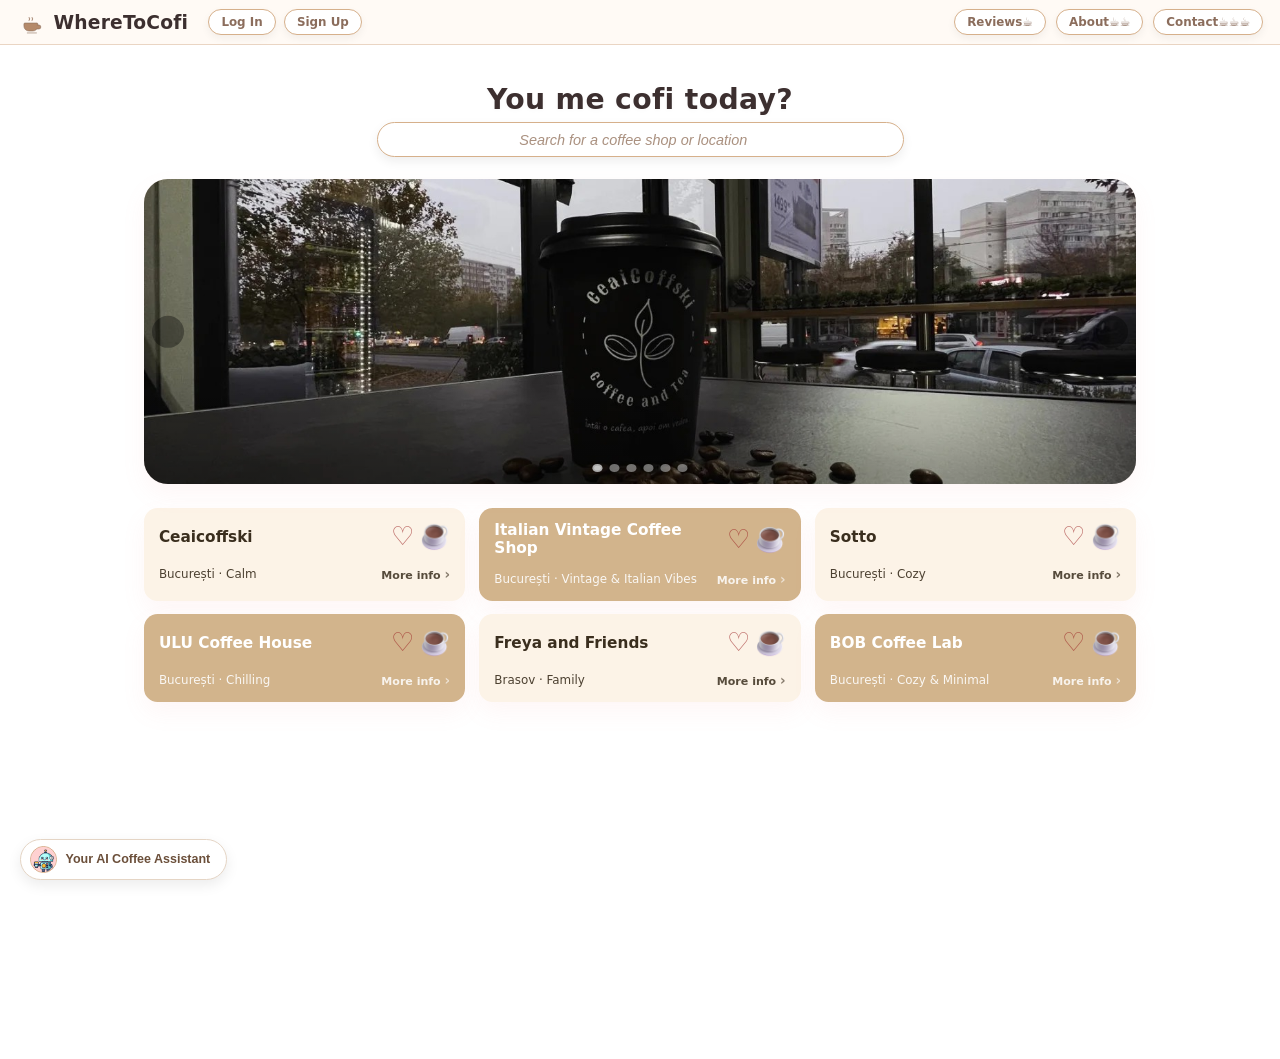
==== commit 90cb61b5: "Refine coffee assistant scope and interface" ====
--- a/frontend/frame1.html
+++ b/frontend/frame1.html
@@ -245,41 +245,41 @@
   <div id="aiPopup" class="ai-popup" hidden>
     <div class="ai-popup-backdrop" id="aiPopupBackdrop"></div>
 
-    <section class="ai-popup-card" role="dialog" aria-modal="true">
-      <button id="aiPopupClose" class="ai-popup-close" type="button">×</button>
+    <section class="ai-popup-card" role="dialog" aria-modal="true" aria-labelledby="aiPopupTitle">
+      <button id="aiPopupClose" class="ai-popup-close" type="button" aria-label="Close assistant">&times;</button>
 
       <div class="ai-popup-head">
-        <div>
-          <h2>AI Coffee Assistant✨</h2>
-          <p>I am your coffee assistant. Ask me about coffee, ingredients or cafés — I use real reviews and data from the app to suggest the best options for you.</p>
+        <img src="assets/ai-robot-coffee.png" alt="" class="ai-popup-avatar" aria-hidden="true">
+        <div class="ai-popup-title-wrap">
+          <h2 id="aiPopupTitle">AI Coffee Assistant</h2>
+          <p><span class="ai-status-dot" aria-hidden="true"></span>Ready to help with coffee and cafe choices</p>
         </div>
       </div>
 
       <div id="aiChatMessages" class="ai-chat-messages">
         <div class="ai-message ai-message-bot">
-          <strong>Hello!</strong><br><br>
-
-          I use real café data and user reviews to help you choose better.<br><br>
-
-          Try asking:<br>
-          • Where can I find a good cappuccino?<br>
-          • What is a stronger coffee?<br>
-          • Which cafés have matcha?<br>
-          • What should I drink in the evening?
-        </div>
-              </div>
+          <strong>Hello!</strong><br>
+          Tell me what you feel like drinking and I will find a fitting option.
+        </div>
+        <div class="ai-quick-prompts" aria-label="Suggested questions">
+          <button type="button" data-ai-question="Where can I find a good cappuccino?">Good cappuccino</button>
+          <button type="button" data-ai-question="Which cafes have matcha?">Cafes with matcha</button>
+          <button type="button" data-ai-question="What should I drink in the evening?">Evening coffee</button>
+        </div>
+      </div>
 
       <form id="aiChatForm" class="ai-chat-form">
         <input
           id="aiChatInput"
           type="text"
-          placeholder="Example: Where can I drink a stronger coffee?"
+          placeholder="Ask about coffee or cafes..."
           autocomplete="off"
+          aria-label="Question for the coffee assistant"
         />
-        <button type="submit">Ask</button>
+        <button type="submit" aria-label="Send question">Ask</button>
       </form>
     </section>
   </div>
 </body>
 
-</html>+</html>
--- a/frontend/css/styles.css
+++ b/frontend/css/styles.css
@@ -29,6 +29,25 @@
   background:var(--bg);
   color:var(--ink);
   font-family:'Segoe UI', system-ui, -apple-system, Roboto, Arial, sans-serif;
+  opacity:1;
+  transform:translateY(0);
+  transition:opacity .22s ease, transform .22s ease;
+}
+
+body.page-leaving{
+  opacity:0;
+  transform:translateY(8px);
+}
+
+@media (prefers-reduced-motion: reduce){
+  body{
+    transition:none;
+  }
+
+  body.page-leaving{
+    opacity:1;
+    transform:none;
+  }
 }
 
 .app{
@@ -2942,170 +2961,366 @@
   position:fixed;
   inset:0;
   z-index:2000;
+  opacity:0;
+  visibility:hidden;
+  transition:opacity .22s ease, visibility .22s ease;
 }
 
 .ai-popup[hidden]{
   display:none !important;
-} 
+}
+
+.ai-popup.is-open{
+  opacity:1;
+  visibility:visible;
+}
+
+body.ai-popup-visible{
+  overflow:hidden;
+}
 
 .ai-popup-backdrop{
   position:absolute;
   inset:0;
-  background:rgba(0,0,0,.28);
-  backdrop-filter:blur(3px);
+  background:rgba(35, 28, 24, .44);
+  backdrop-filter:blur(0);
+  transition:backdrop-filter .22s ease;
+}
+
+.ai-popup.is-open .ai-popup-backdrop{
+  backdrop-filter:blur(5px);
 }
 
 .ai-popup-card{
   position:absolute;
   left:50%;
   top:50%;
-  transform:translate(-50%, -50%);
-  width:min(760px, calc(100vw - 32px));
-  height:min(640px, calc(100vh - 48px));
-  background:#fffaf5;
-  border:1px solid #ead5c3;
-  border-radius:28px;
-  box-shadow:0 24px 70px rgba(0,0,0,.24);
-  padding:22px;
+  transform:translate(-50%, calc(-50% + 18px)) scale(.98);
+  width:min(820px, calc(100vw - 40px));
+  height:min(700px, calc(100vh - 56px));
+  min-height:480px;
+  overflow:hidden;
+  background:#fbfaf8;
+  border:1px solid rgba(104, 78, 60, .18);
+  border-radius:18px;
+  box-shadow:0 28px 80px rgba(31, 24, 20, .28);
   display:flex;
   flex-direction:column;
+  opacity:0;
+  transition:transform .26s cubic-bezier(.2, .8, .2, 1), opacity .2s ease;
+}
+
+.ai-popup.is-open .ai-popup-card{
+  transform:translate(-50%, -50%) scale(1);
+  opacity:1;
 }
 
 .ai-popup-close{
   position:absolute;
-  right:18px;
-  top:14px;
-  width:34px;
-  height:34px;
-  border:none;
+  right:20px;
+  top:20px;
+  width:36px;
+  height:36px;
+  display:grid;
+  place-items:center;
+  border:1px solid #e7ded6;
   border-radius:50%;
-  background:#fff;
-  color:#6b4f3a;
-  font-size:24px;
+  background:#f8f5f1;
+  color:#614c3e;
+  font-size:23px;
+  line-height:1;
   cursor:pointer;
-  box-shadow:0 4px 12px rgba(0,0,0,.08);
+  z-index:2;
+  transition:background .18s ease, border-color .18s ease, transform .18s ease;
+}
+
+.ai-popup-close:hover{
+  background:#efe7df;
+  border-color:#d7c7ba;
+  transform:rotate(5deg);
+}
+
+.ai-popup-close:focus-visible,
+.ai-chat-form input:focus-visible,
+.ai-chat-form button:focus-visible,
+.ai-quick-prompts button:focus-visible{
+  outline:3px solid rgba(45, 125, 94, .24);
+  outline-offset:2px;
 }
 
 .ai-popup-head{
   display:flex;
-  justify-content:space-between;
-  align-items:flex-start;
+  align-items:center;
   gap:14px;
-  padding-right:36px;
-  margin-bottom:16px;
+  min-height:88px;
+  padding:18px 72px 18px 22px;
+  background:#ffffff;
+  border-bottom:1px solid #ece5de;
+}
+
+.ai-popup-avatar{
+  width:52px;
+  height:52px;
+  flex:0 0 52px;
+  object-fit:contain;
+  border-radius:50%;
+  background:#f2e4d7;
+  border:1px solid #e6d2c0;
+}
+
+.ai-popup-title-wrap{
+  min-width:0;
 }
 
 .ai-popup-head h2{
-  margin:0 0 6px;
+  margin:0 0 4px;
   color:#2d2018;
-  font-size:1.8rem;
+  font-size:1.35rem;
+  line-height:1.2;
+  letter-spacing:0;
 }
 
 .ai-popup-head p{
   margin:0;
-  color:#8b6d5c;
-  font-weight:600;
-}
-
-.ai-popup-head span{
-  font-size:2rem;
+  display:flex;
+  align-items:center;
+  gap:7px;
+  color:#78695f;
+  font-size:.86rem;
+  font-weight:500;
+}
+
+.ai-status-dot{
+  width:8px;
+  height:8px;
+  flex:0 0 8px;
+  border-radius:50%;
+  background:#2d8a64;
+  box-shadow:0 0 0 3px rgba(45, 138, 100, .12);
 }
 
 .ai-chat-messages{
   flex:1;
+  min-height:0;
   overflow-y:auto;
   display:flex;
   flex-direction:column;
-  gap:12px;
-  padding:16px;
-  background:#fff;
-  border:1px solid #f0dfce;
-  border-radius:20px;
+  gap:16px;
+  padding:28px 26px 24px;
+  background:#fbfaf8;
+  scrollbar-width:thin;
+  scrollbar-color:#b9aaa0 transparent;
+  scroll-behavior:smooth;
+}
+
+.ai-chat-messages::-webkit-scrollbar{
+  width:8px;
+}
+
+.ai-chat-messages::-webkit-scrollbar-thumb{
+  background:#b9aaa0;
+  border:2px solid #fbfaf8;
+  border-radius:8px;
 }
 
 .ai-message{
-  max-width:82%;
-  padding:12px 14px;
-  border-radius:18px;
-  line-height:1.45;
-  font-size:.95rem;
+  width:fit-content;
+  max-width:min(78%, 590px);
+  padding:13px 16px;
+  line-height:1.58;
+  font-size:.96rem;
+  overflow-wrap:anywhere;
+  box-shadow:0 2px 8px rgba(56, 40, 30, .04);
 }
 
 .ai-message-bot{
   align-self:flex-start;
-  background:#f6eadf;
-  color:#4a3524;
+  background:#ffffff;
+  color:#3f332b;
+  border:1px solid #e9e0d8;
+  border-radius:6px 16px 16px 16px;
 }
 
 .ai-message-user{
   align-self:flex-end;
-  background:#d9f5e5;
-  color:#233b2b;
+  background:#dff3e8;
+  color:#243a30;
+  border:1px solid #c9e7d7;
+  border-radius:16px 6px 16px 16px;
+}
+
+.ai-message strong{
+  color:#2d2018;
+  font-weight:750;
+}
+
+.ai-message-loading::after{
+  content:"";
+  display:inline-block;
+  width:18px;
+  height:6px;
+  margin-left:8px;
+  background:radial-gradient(circle, #8d7564 2px, transparent 3px) 0 50% / 6px 6px repeat-x;
+  animation:ai-thinking .9s ease-in-out infinite alternate;
+}
+
+@keyframes ai-thinking{
+  from{ opacity:.35; transform:translateY(0); }
+  to{ opacity:1; transform:translateY(-1px); }
+}
+
+.ai-quick-prompts{
+  display:flex;
+  flex-wrap:wrap;
+  gap:8px;
+  max-width:90%;
+}
+
+.ai-quick-prompts button{
+  min-height:34px;
+  padding:7px 12px;
+  border:1px solid #d8c8ba;
+  border-radius:7px;
+  background:transparent;
+  color:#6a5040;
+  font:inherit;
+  font-size:.82rem;
+  cursor:pointer;
+  transition:background .18s ease, border-color .18s ease, transform .18s ease;
+}
+
+.ai-quick-prompts button:hover{
+  background:#f0e5db;
+  border-color:#c9b19e;
+  transform:translateY(-1px);
 }
 
 .ai-chat-form{
   display:flex;
-  gap:10px;
-  margin-top:14px;
+  align-items:center;
+  gap:12px;
+  padding:16px 20px 18px;
+  background:#ffffff;
+  border-top:1px solid #ece5de;
 }
 
 .ai-chat-form input{
   flex:1;
-  border:2px solid #e1c3a2;
-  border-radius:999px;
-  padding:12px 16px;
+  min-width:0;
+  height:48px;
+  border:1px solid #cfb9a7;
+  border-radius:8px;
+  padding:0 15px;
   outline:none;
   font-size:.95rem;
+  color:#362a23;
+  background:#fcfbfa;
+  transition:border-color .18s ease, box-shadow .18s ease, background .18s ease;
+}
+
+.ai-chat-form input:focus{
+  border-color:#88705f;
   background:#fff;
+  box-shadow:0 0 0 4px rgba(136, 112, 95, .1);
 }
 
 .ai-chat-form button{
-  border:none;
-  border-radius:999px;
-  padding:12px 20px;
-  background:#d6b08b;
+  flex:0 0 auto;
+  height:48px;
+  min-width:78px;
+  border:1px solid #9d7153;
+  border-radius:8px;
+  padding:0 18px;
+  background:#9d7153;
   color:#fff;
-  font-weight:800;
+  font-weight:750;
   cursor:pointer;
+  transition:background .18s ease, border-color .18s ease, transform .18s ease;
 }
 
 .ai-chat-form button:hover{
-  background:#b58a6a;
+  background:#7f5940;
+  border-color:#7f5940;
+  transform:translateY(-1px);
+}
+
+.ai-chat-form button:disabled,
+.ai-chat-form input:disabled{
+  cursor:wait;
+  opacity:.62;
 }
 
 @media (max-width:700px){
   .ai-popup-card{
-    left:10px;
-    right:10px;
-    top:auto;
-    bottom:72px;
-    transform:none;
+    left:8px;
+    right:8px;
+    top:12px;
+    bottom:12px;
     width:auto;
     height:auto;
-    max-height:calc(100vh - 96px);
-    border-radius:22px;
-    padding:16px;
+    min-height:0;
+    transform:translateY(18px) scale(.98);
+    border-radius:14px;
+  }
+
+  .ai-popup.is-open .ai-popup-card{
+    transform:translateY(0) scale(1);
+  }
+
+  .ai-popup-head{
+    min-height:76px;
+    padding:13px 58px 13px 14px;
+  }
+
+  .ai-popup-avatar{
+    width:44px;
+    height:44px;
+    flex-basis:44px;
   }
 
   .ai-popup-head h2{
-    font-size:1.35rem;
+    font-size:1.08rem;
   }
 
   .ai-popup-head p{
-    font-size:.9rem;
+    font-size:.76rem;
+  }
+
+  .ai-popup-close{
+    right:13px;
+    top:19px;
+    width:34px;
+    height:34px;
   }
 
   .ai-chat-messages{
-    min-height:260px;
-    max-height:calc(100vh - 260px);
+    padding:20px 14px;
+    gap:13px;
+  }
+
+  .ai-message{
+    max-width:88%;
+    font-size:.91rem;
   }
 
   .ai-chat-form{
-    flex-direction:column;
+    gap:8px;
+    padding:12px;
   }
 
   .ai-chat-form button{
-    width:100%;
+    min-width:66px;
+    padding:0 12px;
+  }
+}
+
+@media (prefers-reduced-motion:reduce){
+  .ai-popup,
+  .ai-popup-card,
+  .ai-popup-backdrop,
+  .ai-message-loading::after{
+    transition:none;
+    animation:none;
   }
 }
 
@@ -4516,4 +4731,4 @@
     font-size: 13px !important;
     border-radius: 16px !important;
   }
-}+}
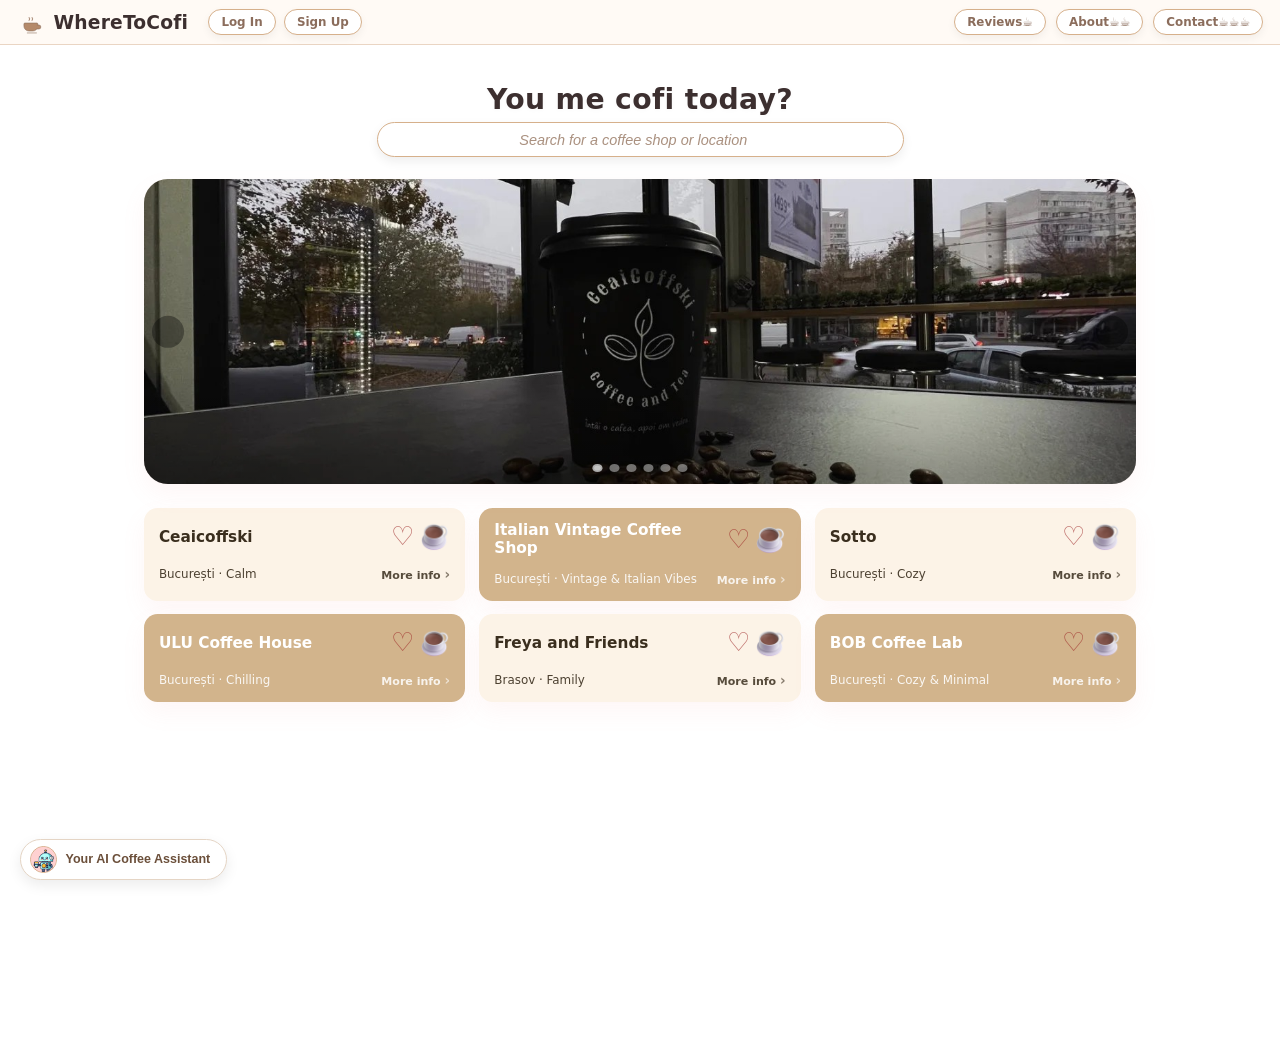
==== commit 830c027f: "Fix AI assistant popup opening" ====
--- a/frontend/frame1.html
+++ b/frontend/frame1.html
@@ -5,7 +5,7 @@
   <meta charset="UTF-8" />
   <meta name="viewport" content="width=device-width, initial-scale=1" />
   <title>WhereToCofi · All cafecitos</title>
-  <link rel="stylesheet" href="css/styles.css" />
+  <link rel="stylesheet" href="css/styles.css?v=4" />
   <script defer src="config/config.js"></script>
 
   <script defer src="js/storage.js"></script>
@@ -24,7 +24,7 @@
   <script defer src="js/features.favorites.js"></script>
 
   <script defer src="js/main.js"></script>
-  <script defer src="js/ai-popup.js"></script>
+  <script defer src="js/ai-popup.js?v=4"></script>
 
 </head>
 
--- a/frontend/css/styles.css
+++ b/frontend/css/styles.css
@@ -2961,18 +2961,19 @@
   position:fixed;
   inset:0;
   z-index:2000;
+  opacity:1;
+  visibility:visible;
+  transition:opacity .22s ease, visibility .22s ease;
+}
+
+.ai-popup[hidden]{
+  display:none !important;
+}
+
+.ai-popup.is-opening,
+.ai-popup.is-closing{
   opacity:0;
   visibility:hidden;
-  transition:opacity .22s ease, visibility .22s ease;
-}
-
-.ai-popup[hidden]{
-  display:none !important;
-}
-
-.ai-popup.is-open{
-  opacity:1;
-  visibility:visible;
 }
 
 body.ai-popup-visible{
@@ -2995,7 +2996,7 @@
   position:absolute;
   left:50%;
   top:50%;
-  transform:translate(-50%, calc(-50% + 18px)) scale(.98);
+  transform:translate(-50%, -50%) scale(1);
   width:min(820px, calc(100vw - 40px));
   height:min(700px, calc(100vh - 56px));
   min-height:480px;
@@ -3006,13 +3007,14 @@
   box-shadow:0 28px 80px rgba(31, 24, 20, .28);
   display:flex;
   flex-direction:column;
+  opacity:1;
+  transition:transform .26s cubic-bezier(.2, .8, .2, 1), opacity .2s ease;
+}
+
+.ai-popup.is-opening .ai-popup-card,
+.ai-popup.is-closing .ai-popup-card{
+  transform:translate(-50%, calc(-50% + 18px)) scale(.98);
   opacity:0;
-  transition:transform .26s cubic-bezier(.2, .8, .2, 1), opacity .2s ease;
-}
-
-.ai-popup.is-open .ai-popup-card{
-  transform:translate(-50%, -50%) scale(1);
-  opacity:1;
 }
 
 .ai-popup-close{
@@ -3259,12 +3261,13 @@
     width:auto;
     height:auto;
     min-height:0;
+    transform:translateY(0) scale(1);
+    border-radius:14px;
+  }
+
+  .ai-popup.is-opening .ai-popup-card,
+  .ai-popup.is-closing .ai-popup-card{
     transform:translateY(18px) scale(.98);
-    border-radius:14px;
-  }
-
-  .ai-popup.is-open .ai-popup-card{
-    transform:translateY(0) scale(1);
   }
 
   .ai-popup-head{
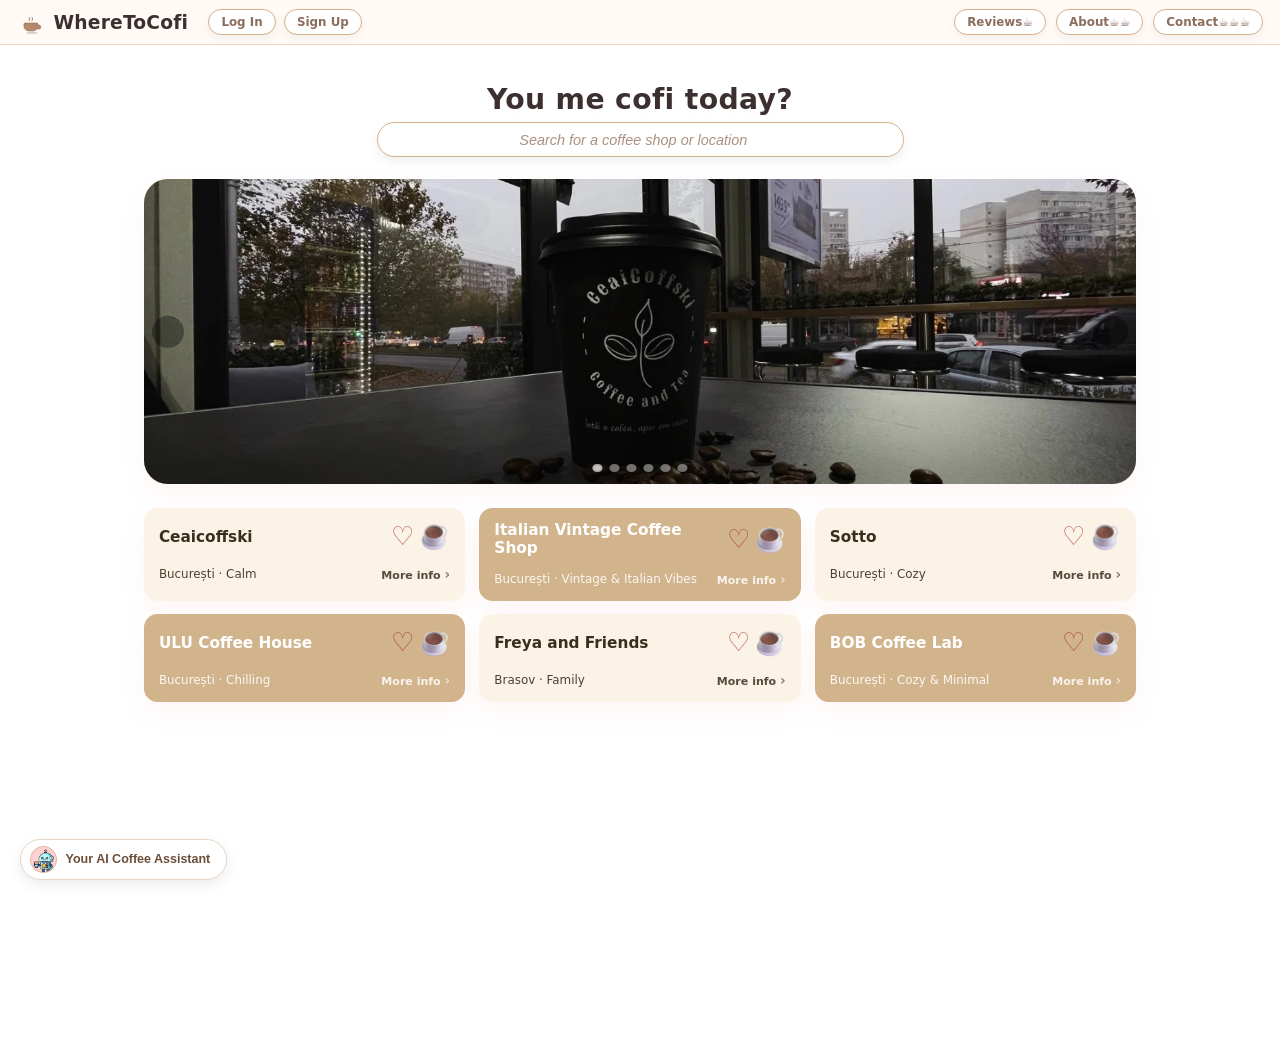
==== commit 6c721751: "Keep mobile AI assistant fixed to viewport" ====
--- a/frontend/frame1.html
+++ b/frontend/frame1.html
@@ -5,7 +5,7 @@
   <meta charset="UTF-8" />
   <meta name="viewport" content="width=device-width, initial-scale=1" />
   <title>WhereToCofi · All cafecitos</title>
-  <link rel="stylesheet" href="css/styles.css?v=4" />
+  <link rel="stylesheet" href="css/styles.css?v=5" />
   <script defer src="config/config.js"></script>
 
   <script defer src="js/storage.js"></script>
--- a/frontend/css/styles.css
+++ b/frontend/css/styles.css
@@ -30,7 +30,7 @@
   color:var(--ink);
   font-family:'Segoe UI', system-ui, -apple-system, Roboto, Arial, sans-serif;
   opacity:1;
-  transform:translateY(0);
+  transform:none;
   transition:opacity .22s ease, transform .22s ease;
 }
 
@@ -4301,9 +4301,10 @@
 /* mobile: cerc mic cu poza robotului + norișor temporar */
 @media (max-width:820px){
   .ai-floating.ai-mobile-orb{
+    position:fixed !important;
     left:16px;
     right:auto;
-    bottom:18px;
+    bottom:calc(18px + env(safe-area-inset-bottom, 0px));
     min-width:0;
     width:62px;
     height:62px;
